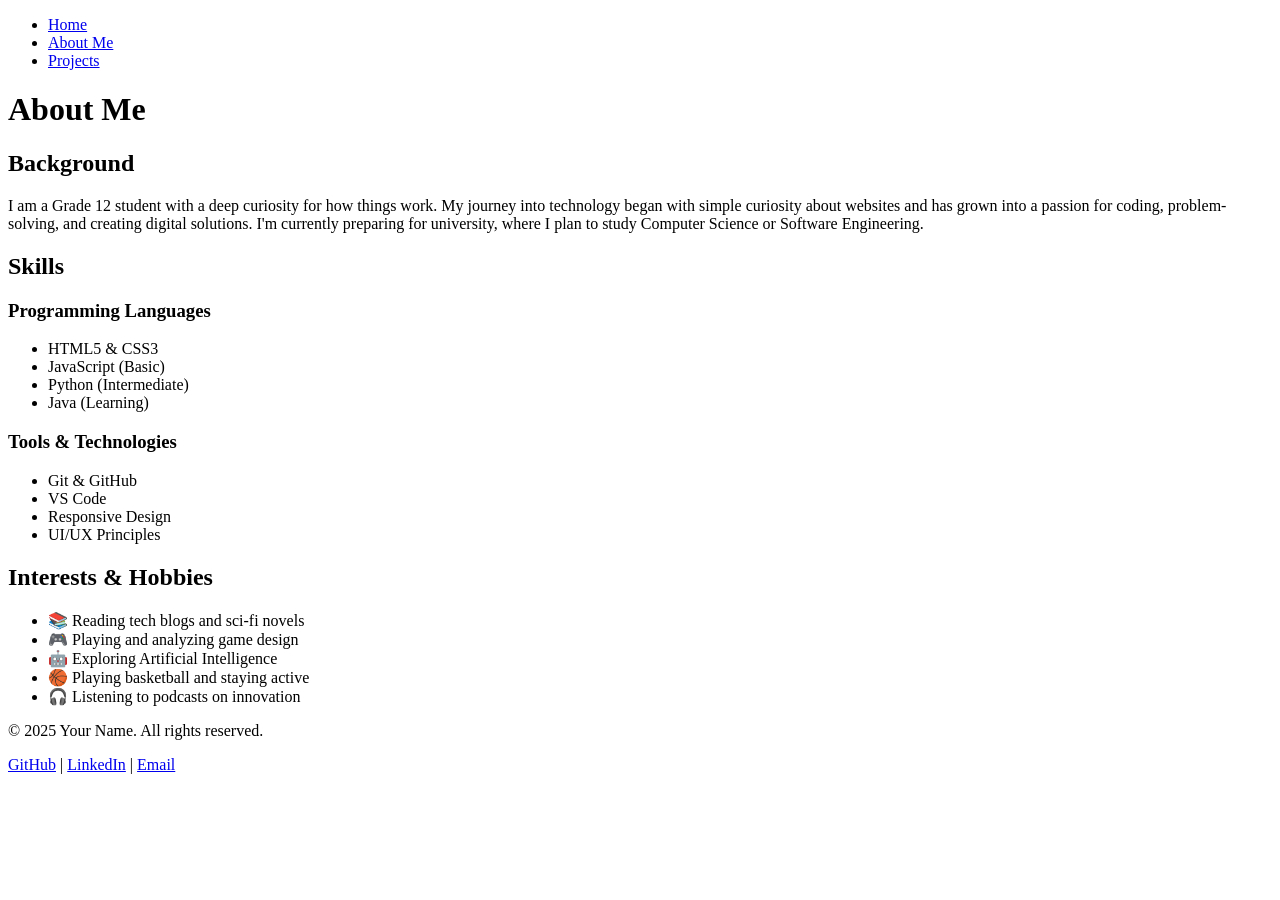
==== about.html @ d7f3c05c "Create about.html" ====
<!DOCTYPE html>
<html lang="en">
<head>
    <meta charset="UTF-8">
    <meta name="viewport" content="width=device-width, initial-scale=1.0">
    <title>About Me | Your Name</title>
    <link rel="stylesheet" href="style.css">
</head>
<body>
    <header>
        <nav>
            <ul class="nav-menu">
                <li><a href="index.html">Home</a></li>
                <li><a href="about.html" class="active">About Me</a></li>
                <li><a href="projects.html">Projects</a></li>
            </ul>
        </nav>
    </header>

    <main>
        <h1>About Me</h1>
        
        <section class="about-content">
            <div class="bio">
                <h2>Background</h2>
                <p>I am a Grade 12 student with a deep curiosity for how things work. My journey into technology began with simple curiosity about websites and has grown into a passion for coding, problem-solving, and creating digital solutions. I'm currently preparing for university, where I plan to study Computer Science or Software Engineering.</p>
                
                <h2>Skills</h2>
                <div class="skills-grid">
                    <div class="skill-category">
                        <h3>Programming Languages</h3>
                        <ul>
                            <li>HTML5 & CSS3</li>
                            <li>JavaScript (Basic)</li>
                            <li>Python (Intermediate)</li>
                            <li>Java (Learning)</li>
                        </ul>
                    </div>
                    <div class="skill-category">
                        <h3>Tools & Technologies</h3>
                        <ul>
                            <li>Git & GitHub</li>
                            <li>VS Code</li>
                            <li>Responsive Design</li>
                            <li>UI/UX Principles</li>
                        </ul>
                    </div>
                </div>
            </div>
            
            <div class="interests">
                <h2>Interests & Hobbies</h2>
                <ul>
                    <li>📚 Reading tech blogs and sci-fi novels</li>
                    <li>🎮 Playing and analyzing game design</li>
                    <li>🤖 Exploring Artificial Intelligence</li>
                    <li>🏀 Playing basketball and staying active</li>
                    <li>🎧 Listening to podcasts on innovation</li>
                </ul>
            </div>
        </section>
    </main>

    <footer>
        <p>&copy; 2025 Your Name. All rights reserved.</p>
        <div class="social-links">
            <a href="https://github.com/yourusername" target="_blank">GitHub</a> |
            <a href="https://linkedin.com/in/yourusername" target="_blank">LinkedIn</a> |
            <a href="mailto:youremail@example.com">Email</a>
        </div>
    </footer>
</body>
</html>
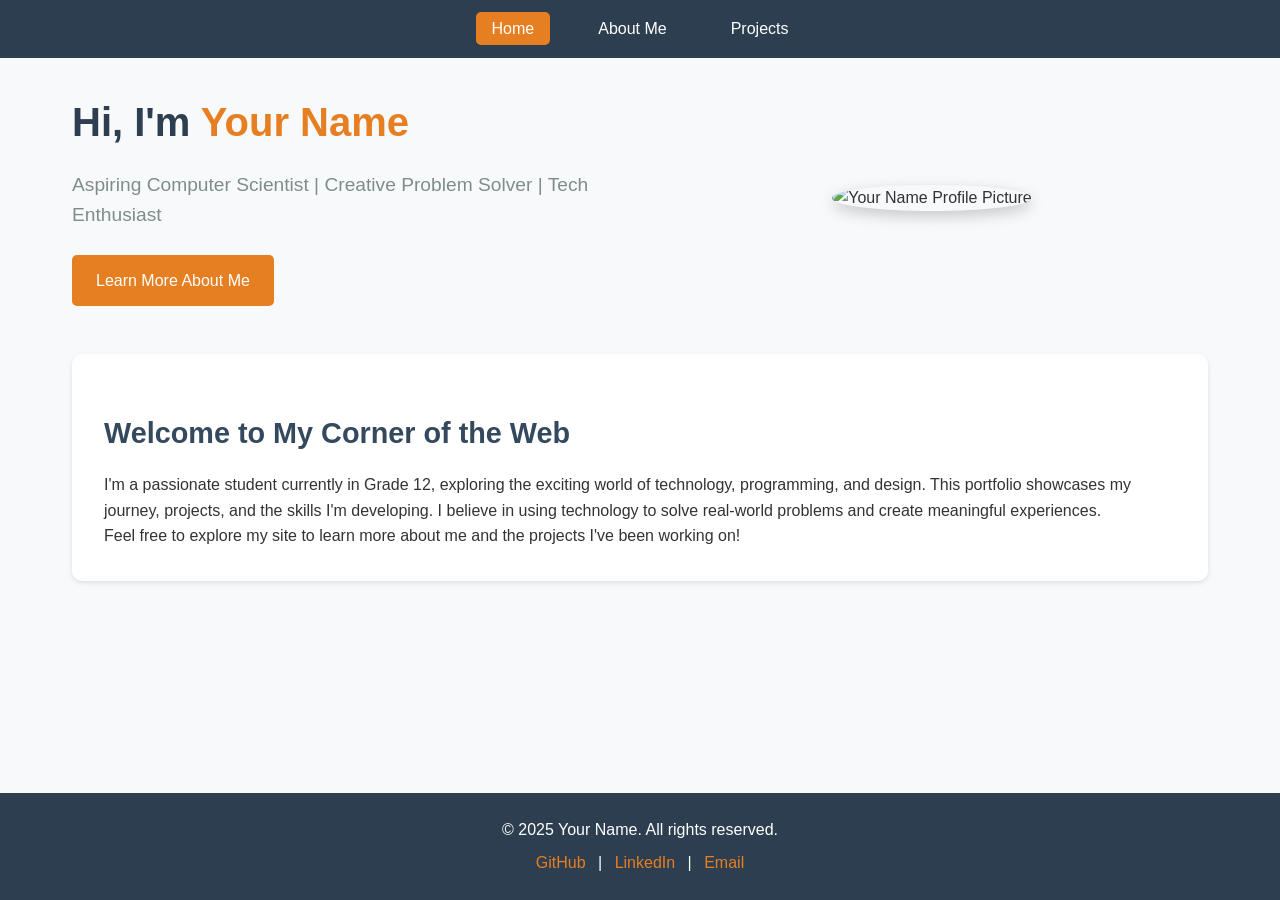
==== commit 9b38142f: "Update about.html" ====
--- a/about.html
+++ b/about.html
@@ -3,61 +3,37 @@
 <head>
     <meta charset="UTF-8">
     <meta name="viewport" content="width=device-width, initial-scale=1.0">
-    <title>About Me | Your Name</title>
+    <title>Home | Your Name</title>
     <link rel="stylesheet" href="style.css">
 </head>
 <body>
     <header>
         <nav>
             <ul class="nav-menu">
-                <li><a href="index.html">Home</a></li>
-                <li><a href="about.html" class="active">About Me</a></li>
+                <li><a href="index.html" class="active">Home</a></li>
+                <li><a href="about.html">About Me</a></li>
                 <li><a href="projects.html">Projects</a></li>
             </ul>
         </nav>
     </header>
 
     <main>
-        <h1>About Me</h1>
-        
-        <section class="about-content">
-            <div class="bio">
-                <h2>Background</h2>
-                <p>I am a Grade 12 student with a deep curiosity for how things work. My journey into technology began with simple curiosity about websites and has grown into a passion for coding, problem-solving, and creating digital solutions. I'm currently preparing for university, where I plan to study Computer Science or Software Engineering.</p>
-                
-                <h2>Skills</h2>
-                <div class="skills-grid">
-                    <div class="skill-category">
-                        <h3>Programming Languages</h3>
-                        <ul>
-                            <li>HTML5 & CSS3</li>
-                            <li>JavaScript (Basic)</li>
-                            <li>Python (Intermediate)</li>
-                            <li>Java (Learning)</li>
-                        </ul>
-                    </div>
-                    <div class="skill-category">
-                        <h3>Tools & Technologies</h3>
-                        <ul>
-                            <li>Git & GitHub</li>
-                            <li>VS Code</li>
-                            <li>Responsive Design</li>
-                            <li>UI/UX Principles</li>
-                        </ul>
-                    </div>
-                </div>
+        <section class="hero">
+            <div class="hero-content">
+                <h1>Hi, I'm <span class="highlight">Your Name</span></h1>
+                <p class="tagline">Aspiring Computer Scientist | Creative Problem Solver | Tech Enthusiast</p>
+                <a href="about.html" class="btn">Learn More About Me</a>
             </div>
-            
-            <div class="interests">
-                <h2>Interests & Hobbies</h2>
-                <ul>
-                    <li>📚 Reading tech blogs and sci-fi novels</li>
-                    <li>🎮 Playing and analyzing game design</li>
-                    <li>🤖 Exploring Artificial Intelligence</li>
-                    <li>🏀 Playing basketball and staying active</li>
-                    <li>🎧 Listening to podcasts on innovation</li>
-                </ul>
+            <div class="hero-image">
+                <!-- Replace with your own photo -->
+                <img src="https://via.placeholder.com/300x300?text=Your+Photo" alt="Your Name Profile Picture">
             </div>
+        </section>
+
+        <section class="intro">
+            <h2>Welcome to My Corner of the Web</h2>
+            <p>I'm a passionate student currently in Grade 12, exploring the exciting world of technology, programming, and design. This portfolio showcases my journey, projects, and the skills I'm developing. I believe in using technology to solve real-world problems and create meaningful experiences.</p>
+            <p>Feel free to explore my site to learn more about me and the projects I've been working on!</p>
         </section>
     </main>
 
--- a/style.css
+++ b/style.css
@@ -0,0 +1,326 @@
+/* Reset and Base Styles */
+* {
+    margin: 0;
+    padding: 0;
+    box-sizing: border-box;
+}
+
+body {
+    font-family: 'Segoe UI', Tahoma, Geneva, Verdana, sans-serif;
+    line-height: 1.6;
+    color: #333;
+    background-color: #f8f9fa;
+    min-height: 100vh;
+    display: flex;
+    flex-direction: column;
+}
+
+/* Header and Navigation */
+header {
+    background-color: #2c3e50;
+    padding: 1rem 0;
+    position: sticky;
+    top: 0;
+    z-index: 100;
+}
+
+.nav-menu {
+    display: flex;
+    justify-content: center;
+    list-style: none;
+    gap: 2rem;
+    flex-wrap: wrap;
+}
+
+.nav-menu a {
+    color: white;
+    text-decoration: none;
+    font-weight: 500;
+    padding: 0.5rem 1rem;
+    transition: all 0.3s ease;
+    border-radius: 5px;
+}
+
+.nav-menu a:hover,
+.nav-menu a.active {
+    background-color: #e67e22;
+    color: white;
+}
+
+/* Main Content */
+main {
+    max-width: 1200px;
+    margin: 0 auto;
+    padding: 2rem;
+    flex: 1;
+}
+
+h1 {
+    font-size: 2.5rem;
+    margin-bottom: 1.5rem;
+    color: #2c3e50;
+    text-align: center;
+}
+
+h2 {
+    font-size: 1.8rem;
+    margin: 1.5rem 0 1rem;
+    color: #34495e;
+}
+
+h3 {
+    font-size: 1.3rem;
+    margin: 1rem 0 0.5rem;
+    color: #e67e22;
+}
+
+/* Hero Section */
+.hero {
+    display: flex;
+    align-items: center;
+    justify-content: space-between;
+    gap: 2rem;
+    margin-bottom: 3rem;
+    flex-wrap: wrap;
+}
+
+.hero-content {
+    flex: 1;
+    min-width: 250px;
+}
+
+.hero h1 {
+    font-size: 2.5rem;
+    text-align: left;
+    margin-bottom: 1rem;
+}
+
+.highlight {
+    color: #e67e22;
+}
+
+.tagline {
+    font-size: 1.2rem;
+    color: #7f8c8d;
+    margin-bottom: 1.5rem;
+}
+
+.hero-image {
+    flex: 1;
+    text-align: center;
+    min-width: 250px;
+}
+
+.hero-image img {
+    max-width: 100%;
+    height: auto;
+    border-radius: 50%;
+    box-shadow: 0 5px 15px rgba(0,0,0,0.2);
+}
+
+.btn {
+    display: inline-block;
+    background-color: #e67e22;
+    color: white;
+    padding: 0.8rem 1.5rem;
+    text-decoration: none;
+    border-radius: 5px;
+    transition: background-color 0.3s ease;
+}
+
+.btn:hover {
+    background-color: #d35400;
+}
+
+/* Intro Section */
+.intro {
+    background-color: white;
+    padding: 2rem;
+    border-radius: 10px;
+    box-shadow: 0 2px 5px rgba(0,0,0,0.1);
+}
+
+/* About Page */
+.about-content {
+    display: grid;
+    grid-template-columns: 2fr 1fr;
+    gap: 2rem;
+    margin-top: 1rem;
+}
+
+@media (max-width: 768px) {
+    .about-content {
+        grid-template-columns: 1fr;
+    }
+}
+
+.skills-grid {
+    display: grid;
+    grid-template-columns: 1fr 1fr;
+    gap: 1rem;
+    margin-top: 1rem;
+}
+
+.skill-category {
+    background-color: #ecf0f1;
+    padding: 1rem;
+    border-radius: 8px;
+}
+
+.skill-category ul {
+    list-style: none;
+    margin-top: 0.5rem;
+}
+
+.skill-category li {
+    padding: 0.25rem 0;
+}
+
+.interests {
+    background-color: #ecf0f1;
+    padding: 1.5rem;
+    border-radius: 8px;
+}
+
+.interests ul {
+    list-style: none;
+    margin-top: 1rem;
+}
+
+.interests li {
+    padding: 0.5rem 0;
+    border-bottom: 1px solid #bdc3c7;
+}
+
+/* Projects Page */
+.projects-grid {
+    display: grid;
+    grid-template-columns: repeat(auto-fit, minmax(300px, 1fr));
+    gap: 2rem;
+    margin: 2rem 0;
+}
+
+.project-card {
+    background-color: white;
+    border-radius: 10px;
+    overflow: hidden;
+    box-shadow: 0 2px 5px rgba(0,0,0,0.1);
+    transition: transform 0.3s ease;
+}
+
+.project-card:hover {
+    transform: translateY(-5px);
+}
+
+.project-card img {
+    width: 100%;
+    height: 200px;
+    object-fit: cover;
+}
+
+.project-card h3 {
+    padding: 0 1rem;
+}
+
+.project-card p {
+    padding: 0 1rem;
+    margin: 0.5rem 0;
+}
+
+.project-link {
+    display: inline-block;
+    margin: 1rem;
+    padding: 0.5rem 1rem;
+    background-color: #e67e22;
+    color: white;
+    text-decoration: none;
+    border-radius: 5px;
+    transition: background-color 0.3s ease;
+}
+
+.project-link:hover {
+    background-color: #d35400;
+}
+
+/* Goals Section */
+.goals {
+    margin-top: 3rem;
+}
+
+.goals-list {
+    display: grid;
+    grid-template-columns: repeat(auto-fit, minmax(250px, 1fr));
+    gap: 1.5rem;
+    margin-top: 1rem;
+}
+
+.goal-item {
+    background-color: white;
+    padding: 1.5rem;
+    border-radius: 8px;
+    box-shadow: 0 2px 5px rgba(0,0,0,0.1);
+}
+
+.goal-item h3 {
+    margin-top: 0;
+}
+
+/* Footer */
+footer {
+    background-color: #2c3e50;
+    color: white;
+    text-align: center;
+    padding: 1.5rem;
+    margin-top: 2rem;
+}
+
+.social-links {
+    margin-top: 0.5rem;
+}
+
+.social-links a {
+    color: #e67e22;
+    text-decoration: none;
+    margin: 0 0.5rem;
+}
+
+.social-links a:hover {
+    text-decoration: underline;
+}
+
+/* Responsive Design */
+@media (max-width: 768px) {
+    main {
+        padding: 1rem;
+    }
+    
+    h1 {
+        font-size: 2rem;
+    }
+    
+    h2 {
+        font-size: 1.5rem;
+    }
+    
+    .hero {
+        flex-direction: column-reverse;
+        text-align: center;
+    }
+    
+    .hero h1 {
+        text-align: center;
+    }
+    
+    .nav-menu {
+        gap: 1rem;
+    }
+    
+    .nav-menu a {
+        padding: 0.5rem;
+        font-size: 0.9rem;
+    }
+    
+    .skills-grid {
+        grid-template-columns: 1fr;
+    }
+}
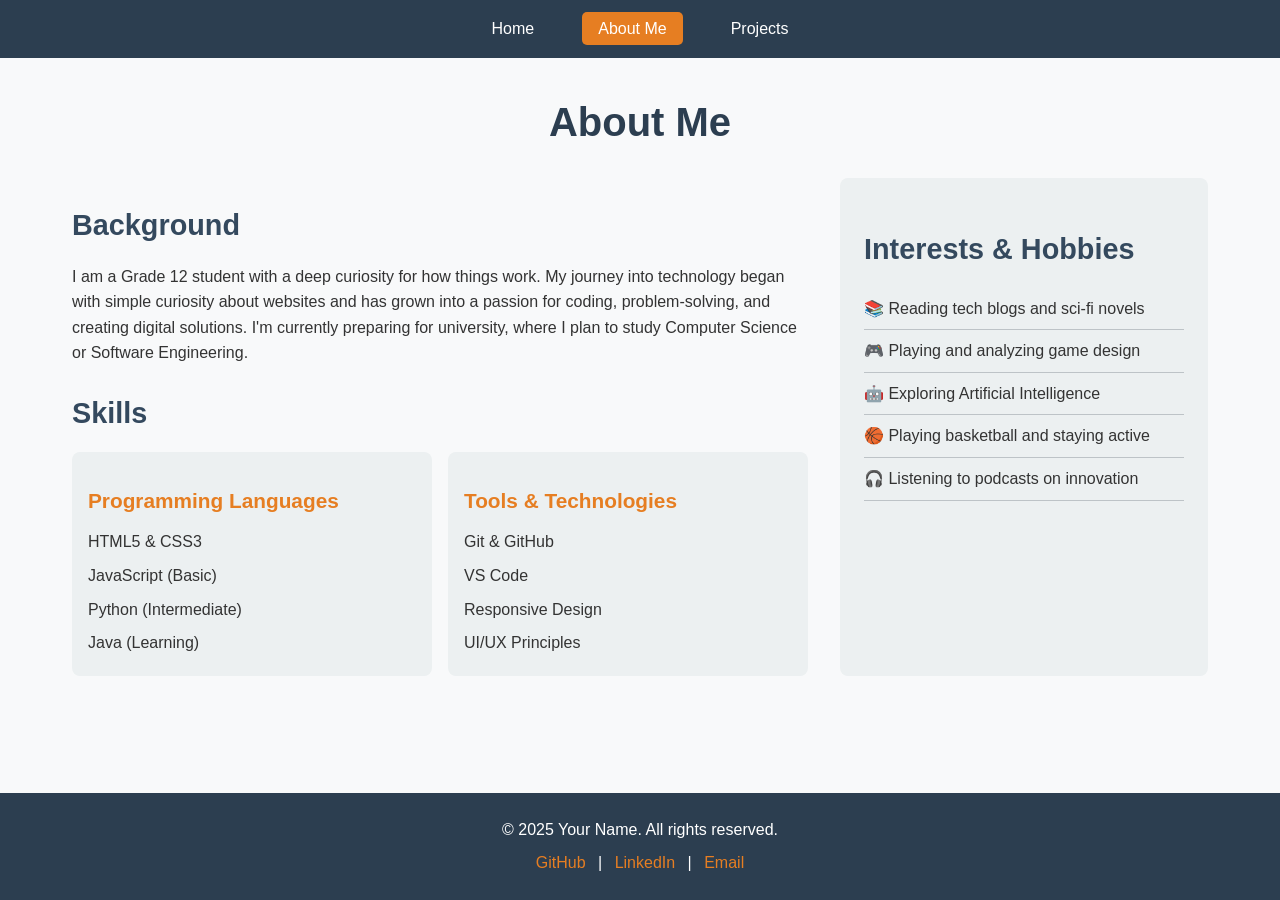
==== commit 1d00546a: "Update About Me section and page title" ====
--- a/about.html
+++ b/about.html
@@ -3,37 +3,61 @@
 <head>
     <meta charset="UTF-8">
     <meta name="viewport" content="width=device-width, initial-scale=1.0">
-    <title>Home | Your Name</title>
+    <title>About Me | Your Name</title>
     <link rel="stylesheet" href="style.css">
 </head>
 <body>
     <header>
         <nav>
             <ul class="nav-menu">
-                <li><a href="index.html" class="active">Home</a></li>
-                <li><a href="about.html">About Me</a></li>
+                <li><a href="index.html">Home</a></li>
+                <li><a href="about.html" class="active">About Me</a></li>
                 <li><a href="projects.html">Projects</a></li>
             </ul>
         </nav>
     </header>
 
     <main>
-        <section class="hero">
-            <div class="hero-content">
-                <h1>Hi, I'm <span class="highlight">Your Name</span></h1>
-                <p class="tagline">Aspiring Computer Scientist | Creative Problem Solver | Tech Enthusiast</p>
-                <a href="about.html" class="btn">Learn More About Me</a>
+        <h1>About Me</h1>
+        
+        <section class="about-content">
+            <div class="bio">
+                <h2>Background</h2>
+                <p>I am a Grade 12 student with a deep curiosity for how things work. My journey into technology began with simple curiosity about websites and has grown into a passion for coding, problem-solving, and creating digital solutions. I'm currently preparing for university, where I plan to study Computer Science or Software Engineering.</p>
+                
+                <h2>Skills</h2>
+                <div class="skills-grid">
+                    <div class="skill-category">
+                        <h3>Programming Languages</h3>
+                        <ul>
+                            <li>HTML5 & CSS3</li>
+                            <li>JavaScript (Basic)</li>
+                            <li>Python (Intermediate)</li>
+                            <li>Java (Learning)</li>
+                        </ul>
+                    </div>
+                    <div class="skill-category">
+                        <h3>Tools & Technologies</h3>
+                        <ul>
+                            <li>Git & GitHub</li>
+                            <li>VS Code</li>
+                            <li>Responsive Design</li>
+                            <li>UI/UX Principles</li>
+                        </ul>
+                    </div>
+                </div>
             </div>
-            <div class="hero-image">
-                <!-- Replace with your own photo -->
-                <img src="https://via.placeholder.com/300x300?text=Your+Photo" alt="Your Name Profile Picture">
+            
+            <div class="interests">
+                <h2>Interests & Hobbies</h2>
+                <ul>
+                    <li>📚 Reading tech blogs and sci-fi novels</li>
+                    <li>🎮 Playing and analyzing game design</li>
+                    <li>🤖 Exploring Artificial Intelligence</li>
+                    <li>🏀 Playing basketball and staying active</li>
+                    <li>🎧 Listening to podcasts on innovation</li>
+                </ul>
             </div>
-        </section>
-
-        <section class="intro">
-            <h2>Welcome to My Corner of the Web</h2>
-            <p>I'm a passionate student currently in Grade 12, exploring the exciting world of technology, programming, and design. This portfolio showcases my journey, projects, and the skills I'm developing. I believe in using technology to solve real-world problems and create meaningful experiences.</p>
-            <p>Feel free to explore my site to learn more about me and the projects I've been working on!</p>
         </section>
     </main>
 
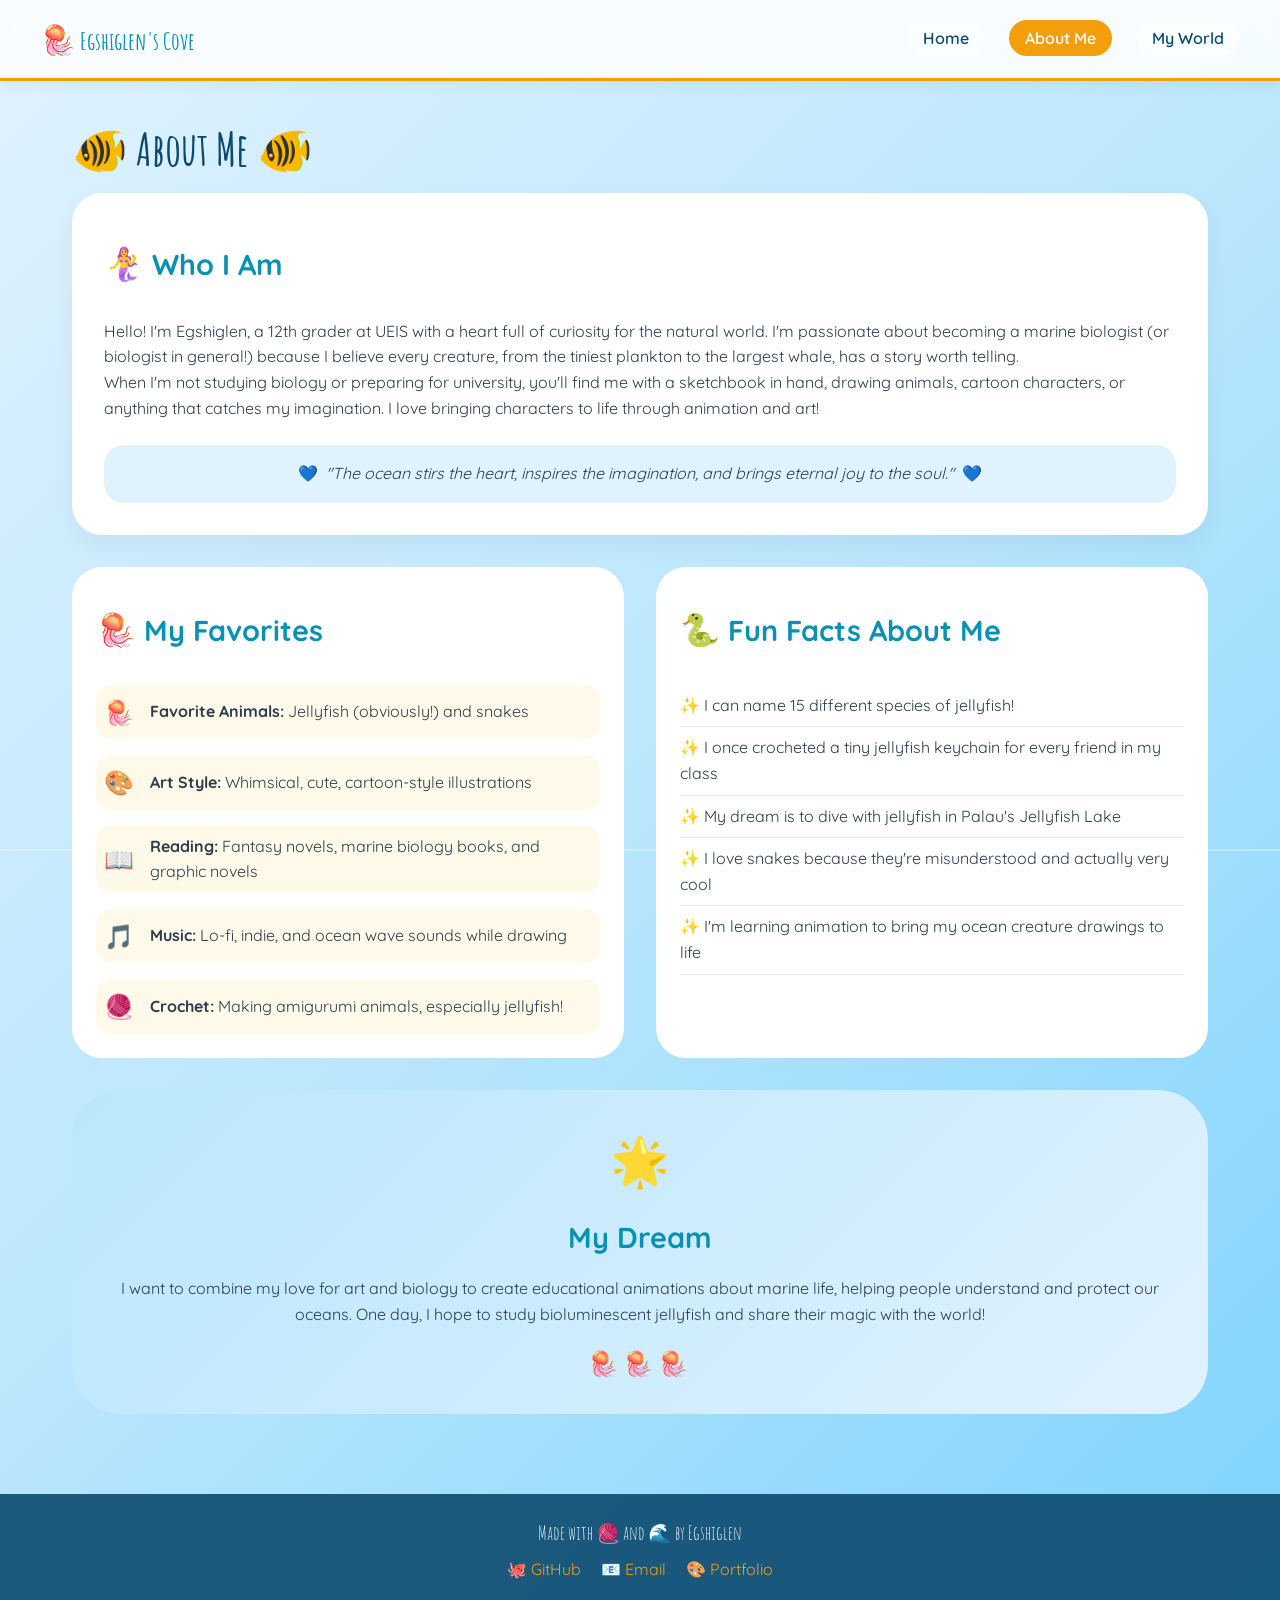
==== commit b325a280: "Revise About Me section with new details and layout Updated the About Me page with new content and s" ====
--- a/about.html
+++ b/about.html
@@ -3,70 +3,110 @@
 <head>
     <meta charset="UTF-8">
     <meta name="viewport" content="width=device-width, initial-scale=1.0">
-    <title>About Me | Your Name</title>
+    <title>About Egshiglen | Ocean Soul</title>
     <link rel="stylesheet" href="style.css">
+    <link href="https://fonts.googleapis.com/css2?family=Quicksand:wght@300;400;500;600;700&family=Amatic+SC:wght@400;700&display=swap" rel="stylesheet">
 </head>
 <body>
+    <div class="waves-bg"></div>
     <header>
         <nav>
+            <div class="logo">
+                <span class="jellyfish-emoji">🪼</span>
+                <span>Egshiglen's Cove</span>
+            </div>
             <ul class="nav-menu">
                 <li><a href="index.html">Home</a></li>
                 <li><a href="about.html" class="active">About Me</a></li>
-                <li><a href="projects.html">Projects</a></li>
+                <li><a href="projects.html">My World</a></li>
             </ul>
         </nav>
     </header>
 
     <main>
-        <h1>About Me</h1>
+        <h1>🐠 About Me 🐠</h1>
         
         <section class="about-content">
-            <div class="bio">
-                <h2>Background</h2>
-                <p>I am a Grade 12 student with a deep curiosity for how things work. My journey into technology began with simple curiosity about websites and has grown into a passion for coding, problem-solving, and creating digital solutions. I'm currently preparing for university, where I plan to study Computer Science or Software Engineering.</p>
-                
-                <h2>Skills</h2>
-                <div class="skills-grid">
-                    <div class="skill-category">
-                        <h3>Programming Languages</h3>
-                        <ul>
-                            <li>HTML5 & CSS3</li>
-                            <li>JavaScript (Basic)</li>
-                            <li>Python (Intermediate)</li>
-                            <li>Java (Learning)</li>
-                        </ul>
+            <div class="bio-card">
+                <div class="bio-header">
+                    <span class="bio-icon">🧜‍♀️</span>
+                    <h2>Who I Am</h2>
+                </div>
+                <p>Hello! I'm Egshiglen, a 12th grader at UEIS with a heart full of curiosity for the natural world. I'm passionate about becoming a marine biologist (or biologist in general!) because I believe every creature, from the tiniest plankton to the largest whale, has a story worth telling.</p>
+                <p>When I'm not studying biology or preparing for university, you'll find me with a sketchbook in hand, drawing animals, cartoon characters, or anything that catches my imagination. I love bringing characters to life through animation and art!</p>
+                <div class="fun-quote">
+                    <span>💙</span>
+                    <em>"The ocean stirs the heart, inspires the imagination, and brings eternal joy to the soul."</em>
+                    <span>💙</span>
+                </div>
+            </div>
+
+            <div class="skills-creativity">
+                <div class="skills-section">
+                    <div class="section-header">
+                        <span>🪼</span>
+                        <h2>My Favorites</h2>
                     </div>
-                    <div class="skill-category">
-                        <h3>Tools & Technologies</h3>
-                        <ul>
-                            <li>Git & GitHub</li>
-                            <li>VS Code</li>
-                            <li>Responsive Design</li>
-                            <li>UI/UX Principles</li>
-                        </ul>
+                    <div class="favorites-list">
+                        <div class="favorite-item">
+                            <span>🪼</span>
+                            <div><strong>Favorite Animals:</strong> Jellyfish (obviously!) and snakes</div>
+                        </div>
+                        <div class="favorite-item">
+                            <span>🎨</span>
+                            <div><strong>Art Style:</strong> Whimsical, cute, cartoon-style illustrations</div>
+                        </div>
+                        <div class="favorite-item">
+                            <span>📖</span>
+                            <div><strong>Reading:</strong> Fantasy novels, marine biology books, and graphic novels</div>
+                        </div>
+                        <div class="favorite-item">
+                            <span>🎵</span>
+                            <div><strong>Music:</strong> Lo-fi, indie, and ocean wave sounds while drawing</div>
+                        </div>
+                        <div class="favorite-item">
+                            <span>🧶</span>
+                            <div><strong>Crochet:</strong> Making amigurumi animals, especially jellyfish!</div>
+                        </div>
                     </div>
                 </div>
+                
+                <div class="interests-section">
+                    <div class="section-header">
+                        <span>🐍</span>
+                        <h2>Fun Facts About Me</h2>
+                    </div>
+                    <ul class="fun-facts">
+                        <li>✨ I can name 15 different species of jellyfish!</li>
+                        <li>✨ I once crocheted a tiny jellyfish keychain for every friend in my class</li>
+                        <li>✨ My dream is to dive with jellyfish in Palau's Jellyfish Lake</li>
+                        <li>✨ I love snakes because they're misunderstood and actually very cool</li>
+                        <li>✨ I'm learning animation to bring my ocean creature drawings to life</li>
+                    </ul>
+                </div>
             </div>
-            
-            <div class="interests">
-                <h2>Interests & Hobbies</h2>
-                <ul>
-                    <li>📚 Reading tech blogs and sci-fi novels</li>
-                    <li>🎮 Playing and analyzing game design</li>
-                    <li>🤖 Exploring Artificial Intelligence</li>
-                    <li>🏀 Playing basketball and staying active</li>
-                    <li>🎧 Listening to podcasts on innovation</li>
-                </ul>
+        </section>
+
+        <section class="dream-section">
+            <div class="dream-bubble">
+                <span class="dream-emoji">🌟</span>
+                <h2>My Dream</h2>
+                <p>I want to combine my love for art and biology to create educational animations about marine life, helping people understand and protect our oceans. One day, I hope to study bioluminescent jellyfish and share their magic with the world!</p>
+                <div class="tiny-jellies">
+                    <span>🪼</span><span>🪼</span><span>🪼</span>
+                </div>
             </div>
         </section>
     </main>
 
     <footer>
-        <p>&copy; 2025 Your Name. All rights reserved.</p>
-        <div class="social-links">
-            <a href="https://github.com/yourusername" target="_blank">GitHub</a> |
-            <a href="https://linkedin.com/in/yourusername" target="_blank">LinkedIn</a> |
-            <a href="mailto:youremail@example.com">Email</a>
+        <div class="footer-content">
+            <p>Made with 🧶 and 🌊 by Egshiglen</p>
+            <div class="social-links">
+                <a href="https://github.com/yourusername" target="_blank">🐙 GitHub</a>
+                <a href="mailto:youremail@example.com">📧 Email</a>
+                <a href="#">🎨 Portfolio</a>
+            </div>
         </div>
     </footer>
 </body>
--- a/style.css
+++ b/style.css
@@ -1,4 +1,4 @@
-/* Reset and Base Styles */
+/* Ocean Theme CSS - Cute & Whimsical */
 * {
     margin: 0;
     padding: 0;
@@ -6,45 +6,93 @@
 }
 
 body {
-    font-family: 'Segoe UI', Tahoma, Geneva, Verdana, sans-serif;
+    font-family: 'Quicksand', 'Segoe UI', Tahoma, Geneva, Verdana, sans-serif;
     line-height: 1.6;
-    color: #333;
-    background-color: #f8f9fa;
+    color: #2c3e4e;
+    background: linear-gradient(135deg, #e0f2fe 0%, #bae6fd 50%, #7dd3fc 100%);
     min-height: 100vh;
-    display: flex;
-    flex-direction: column;
-}
-
-/* Header and Navigation */
+    position: relative;
+}
+
+/* Animated Wave Background */
+.waves-bg {
+    position: fixed;
+    bottom: 0;
+    left: 0;
+    width: 100%;
+    height: 100px;
+    background: repeating-linear-gradient(
+        transparent,
+        transparent 49px,
+        rgba(255, 255, 255, 0.3) 49px,
+        rgba(255, 255, 255, 0.3) 51px
+    );
+    pointer-events: none;
+    z-index: 0;
+}
+
+/* Header & Navigation */
 header {
-    background-color: #2c3e50;
-    padding: 1rem 0;
+    background: rgba(255, 255, 255, 0.85);
+    backdrop-filter: blur(10px);
+    padding: 1rem 2rem;
     position: sticky;
     top: 0;
     z-index: 100;
+    border-bottom: 3px solid #f59e0b;
+    box-shadow: 0 4px 15px rgba(0,0,0,0.05);
+}
+
+nav {
+    max-width: 1200px;
+    margin: 0 auto;
+    display: flex;
+    justify-content: space-between;
+    align-items: center;
+    flex-wrap: wrap;
+    gap: 1rem;
+}
+
+.logo {
+    font-size: 1.5rem;
+    font-weight: 600;
+    color: #0891b2;
+    font-family: 'Amatic SC', cursive;
+}
+
+.jellyfish-emoji {
+    font-size: 1.8rem;
+    display: inline-block;
+    animation: float 3s ease-in-out infinite;
+}
+
+@keyframes float {
+    0%, 100% { transform: translateY(0px); }
+    50% { transform: translateY(-5px); }
 }
 
 .nav-menu {
     display: flex;
-    justify-content: center;
     list-style: none;
-    gap: 2rem;
+    gap: 1.5rem;
     flex-wrap: wrap;
 }
 
 .nav-menu a {
-    color: white;
     text-decoration: none;
-    font-weight: 500;
+    color: #0c4a6e;
+    font-weight: 600;
     padding: 0.5rem 1rem;
+    border-radius: 30px;
     transition: all 0.3s ease;
-    border-radius: 5px;
+    background: rgba(255,255,255,0.5);
 }
 
 .nav-menu a:hover,
 .nav-menu a.active {
-    background-color: #e67e22;
+    background: #f59e0b;
     color: white;
+    transform: scale(1.05);
 }
 
 /* Main Content */
@@ -52,26 +100,29 @@
     max-width: 1200px;
     margin: 0 auto;
     padding: 2rem;
-    flex: 1;
+    position: relative;
+    z-index: 1;
 }
 
 h1 {
     font-size: 2.5rem;
-    margin-bottom: 1.5rem;
-    color: #2c3e50;
-    text-align: center;
+    margin-bottom: 2rem;
+    text-align: center;
+    color: #0c4a6e;
+    font-family: 'Amatic SC', cursive;
+    font-weight: 700;
 }
 
 h2 {
     font-size: 1.8rem;
-    margin: 1.5rem 0 1rem;
-    color: #34495e;
+    margin: 1rem 0;
+    color: #0891b2;
 }
 
 h3 {
     font-size: 1.3rem;
-    margin: 1rem 0 0.5rem;
-    color: #e67e22;
+    margin: 0.5rem 0;
+    color: #f59e0b;
 }
 
 /* Hero Section */
@@ -81,6 +132,10 @@
     justify-content: space-between;
     gap: 2rem;
     margin-bottom: 3rem;
+    background: rgba(255, 255, 255, 0.5);
+    backdrop-filter: blur(5px);
+    border-radius: 40px;
+    padding: 2rem;
     flex-wrap: wrap;
 }
 
@@ -89,189 +144,418 @@
     min-width: 250px;
 }
 
-.hero h1 {
-    font-size: 2.5rem;
+.greeting {
+    display: flex;
+    align-items: center;
+    gap: 0.5rem;
+    font-size: 1.2rem;
+    color: #0891b2;
+    margin-bottom: 0.5rem;
+}
+
+.wave-emoji {
+    font-size: 1.8rem;
+    animation: wave 1s ease-in-out infinite;
+}
+
+@keyframes wave {
+    0%, 100% { transform: rotate(0deg); }
+    50% { transform: rotate(20deg); }
+}
+
+.hello-text {
+    font-weight: 500;
+}
+
+h1 {
+    font-size: 2.8rem;
     text-align: left;
-    margin-bottom: 1rem;
+    margin-bottom: 0.5rem;
 }
 
 .highlight {
-    color: #e67e22;
+    color: #f59e0b;
+    background: linear-gradient(120deg, #fef3c7 0%, #fef3c7 40%, transparent 60%);
+    display: inline-block;
+    padding: 0 0.3rem;
 }
 
 .tagline {
     font-size: 1.2rem;
-    color: #7f8c8d;
+    color: #0c4a6e;
+    margin-bottom: 1rem;
+}
+
+.badges {
+    display: flex;
+    gap: 0.8rem;
+    flex-wrap: wrap;
     margin-bottom: 1.5rem;
+}
+
+.badge {
+    background: white;
+    padding: 0.3rem 0.8rem;
+    border-radius: 30px;
+    font-size: 0.85rem;
+    color: #0891b2;
+    box-shadow: 0 2px 5px rgba(0,0,0,0.05);
+}
+
+.btn {
+    display: inline-block;
+    background: #f59e0b;
+    color: white;
+    padding: 0.8rem 1.8rem;
+    text-decoration: none;
+    border-radius: 40px;
+    font-weight: 600;
+    transition: all 0.3s ease;
+    box-shadow: 0 4px 10px rgba(245, 158, 11, 0.3);
+}
+
+.btn:hover {
+    background: #d97706;
+    transform: translateY(-2px);
+    box-shadow: 0 6px 15px rgba(245, 158, 11, 0.4);
 }
 
 .hero-image {
     flex: 1;
     text-align: center;
+    position: relative;
     min-width: 250px;
 }
 
-.hero-image img {
-    max-width: 100%;
-    height: auto;
+.floating-jellyfish {
+    position: absolute;
+    top: -20px;
+    right: -20px;
+    width: 100%;
+    height: 100%;
+    pointer-events: none;
+}
+
+.jelly-large {
+    font-size: 4rem;
+    position: absolute;
+    top: -30px;
+    right: 20px;
+    animation: float 4s ease-in-out infinite;
+}
+
+.jelly-small {
+    font-size: 2rem;
+    position: absolute;
+    bottom: 40px;
+    left: -20px;
+    animation: float 3s ease-in-out infinite 0.5s;
+}
+
+.jelly-tiny {
+    font-size: 1.5rem;
+    position: absolute;
+    bottom: -10px;
+    right: 60px;
+    animation: float 3.5s ease-in-out infinite 1s;
+}
+
+.photo-frame {
+    position: relative;
+    display: inline-block;
+}
+
+.photo-frame img {
+    width: 250px;
+    height: 250px;
     border-radius: 50%;
-    box-shadow: 0 5px 15px rgba(0,0,0,0.2);
-}
-
-.btn {
-    display: inline-block;
-    background-color: #e67e22;
-    color: white;
-    padding: 0.8rem 1.5rem;
-    text-decoration: none;
-    border-radius: 5px;
-    transition: background-color 0.3s ease;
-}
-
-.btn:hover {
-    background-color: #d35400;
-}
-
-/* Intro Section */
-.intro {
-    background-color: white;
+    object-fit: cover;
+    border: 4px solid white;
+    box-shadow: 0 10px 25px rgba(0,0,0,0.1);
+    background: #fef3c7;
+}
+
+.coral-border {
+    position: absolute;
+    bottom: -10px;
+    left: -10px;
+    right: -10px;
+    top: -10px;
+    border-radius: 50%;
+    border: 2px dashed #f59e0b;
+    pointer-events: none;
+}
+
+/* Quick Facts Section */
+.quick-facts {
+    background: rgba(255, 255, 255, 0.6);
+    backdrop-filter: blur(5px);
+    border-radius: 40px;
     padding: 2rem;
-    border-radius: 10px;
-    box-shadow: 0 2px 5px rgba(0,0,0,0.1);
-}
-
-/* About Page */
+    margin-top: 2rem;
+}
+
+.quick-facts h2 {
+    text-align: center;
+}
+
+.fact-cards {
+    display: grid;
+    grid-template-columns: repeat(auto-fit, minmax(200px, 1fr));
+    gap: 1rem;
+    margin-top: 1.5rem;
+}
+
+.fact-card {
+    background: white;
+    padding: 1rem;
+    border-radius: 20px;
+    text-align: center;
+    transition: transform 0.3s ease;
+    box-shadow: 0 4px 10px rgba(0,0,0,0.05);
+}
+
+.fact-card:hover {
+    transform: translateY(-5px);
+}
+
+.fact-icon {
+    font-size: 2rem;
+    display: block;
+    margin-bottom: 0.5rem;
+}
+
+/* About Page Styles */
 .about-content {
+    display: flex;
+    flex-direction: column;
+    gap: 2rem;
+}
+
+.bio-card {
+    background: white;
+    border-radius: 30px;
+    padding: 2rem;
+    box-shadow: 0 10px 25px rgba(0,0,0,0.05);
+}
+
+.bio-header {
+    display: flex;
+    align-items: center;
+    gap: 0.5rem;
+    margin-bottom: 1rem;
+}
+
+.bio-icon {
+    font-size: 2rem;
+}
+
+.fun-quote {
+    background: #e0f2fe;
+    padding: 1rem;
+    border-radius: 20px;
+    text-align: center;
+    margin-top: 1.5rem;
+    display: flex;
+    align-items: center;
+    justify-content: center;
+    gap: 0.5rem;
+}
+
+.skills-creativity {
     display: grid;
-    grid-template-columns: 2fr 1fr;
+    grid-template-columns: 1fr 1fr;
     gap: 2rem;
-    margin-top: 1rem;
 }
 
 @media (max-width: 768px) {
-    .about-content {
+    .skills-creativity {
         grid-template-columns: 1fr;
     }
 }
 
-.skills-grid {
-    display: grid;
-    grid-template-columns: 1fr 1fr;
+.skills-section, .interests-section {
+    background: white;
+    border-radius: 30px;
+    padding: 1.5rem;
+}
+
+.section-header {
+    display: flex;
+    align-items: center;
+    gap: 0.5rem;
+    margin-bottom: 1rem;
+}
+
+.section-header span {
+    font-size: 2rem;
+}
+
+.favorites-list {
+    display: flex;
+    flex-direction: column;
     gap: 1rem;
+}
+
+.favorite-item {
+    display: flex;
+    align-items: center;
+    gap: 1rem;
+    padding: 0.5rem;
+    background: #fef9e8;
+    border-radius: 15px;
+}
+
+.favorite-item span:first-child {
+    font-size: 1.5rem;
+}
+
+.fun-facts {
+    list-style: none;
+}
+
+.fun-facts li {
+    padding: 0.5rem 0;
+    border-bottom: 1px solid #e2e8f0;
+}
+
+/* Dream Section */
+.dream-section {
+    margin-top: 2rem;
+}
+
+.dream-bubble {
+    background: linear-gradient(135deg, #bae6fd, #e0f2fe);
+    border-radius: 50px;
+    padding: 2rem;
+    text-align: center;
+    position: relative;
+}
+
+.dream-emoji {
+    font-size: 3rem;
+    display: block;
+    margin-bottom: 0.5rem;
+}
+
+.tiny-jellies {
     margin-top: 1rem;
-}
-
-.skill-category {
-    background-color: #ecf0f1;
-    padding: 1rem;
-    border-radius: 8px;
-}
-
-.skill-category ul {
-    list-style: none;
-    margin-top: 0.5rem;
-}
-
-.skill-category li {
-    padding: 0.25rem 0;
-}
-
-.interests {
-    background-color: #ecf0f1;
-    padding: 1.5rem;
-    border-radius: 8px;
-}
-
-.interests ul {
-    list-style: none;
-    margin-top: 1rem;
-}
-
-.interests li {
-    padding: 0.5rem 0;
-    border-bottom: 1px solid #bdc3c7;
+    font-size: 1.5rem;
+    letter-spacing: 5px;
 }
 
 /* Projects Page */
 .projects-grid {
     display: grid;
-    grid-template-columns: repeat(auto-fit, minmax(300px, 1fr));
+    grid-template-columns: repeat(auto-fit, minmax(280px, 1fr));
     gap: 2rem;
-    margin: 2rem 0;
+    margin-bottom: 3rem;
 }
 
 .project-card {
-    background-color: white;
-    border-radius: 10px;
-    overflow: hidden;
-    box-shadow: 0 2px 5px rgba(0,0,0,0.1);
-    transition: transform 0.3s ease;
+    background: white;
+    border-radius: 30px;
+    padding: 1.5rem;
+    text-align: center;
+    transition: all 0.3s ease;
+    box-shadow: 0 10px 20px rgba(0,0,0,0.05);
 }
 
 .project-card:hover {
-    transform: translateY(-5px);
-}
-
-.project-card img {
-    width: 100%;
-    height: 200px;
-    object-fit: cover;
-}
-
-.project-card h3 {
-    padding: 0 1rem;
-}
-
-.project-card p {
-    padding: 0 1rem;
-    margin: 0.5rem 0;
+    transform: translateY(-8px);
+    box-shadow: 0 20px 30px rgba(0,0,0,0.1);
+}
+
+.project-icon {
+    font-size: 3rem;
+    margin-bottom: 0.5rem;
+}
+
+.project-tags {
+    display: flex;
+    flex-wrap: wrap;
+    justify-content: center;
+    gap: 0.5rem;
+    margin: 1rem 0;
+}
+
+.project-tags span {
+    background: #e0f2fe;
+    padding: 0.2rem 0.6rem;
+    border-radius: 20px;
+    font-size: 0.7rem;
+    color: #0891b2;
 }
 
 .project-link {
     display: inline-block;
-    margin: 1rem;
-    padding: 0.5rem 1rem;
-    background-color: #e67e22;
-    color: white;
+    margin-top: 0.5rem;
+    color: #f59e0b;
     text-decoration: none;
-    border-radius: 5px;
-    transition: background-color 0.3s ease;
-}
-
-.project-link:hover {
-    background-color: #d35400;
-}
-
-/* Goals Section */
-.goals {
-    margin-top: 3rem;
-}
-
-.goals-list {
-    display: grid;
-    grid-template-columns: repeat(auto-fit, minmax(250px, 1fr));
+    font-weight: 600;
+}
+
+/* Achievements Timeline */
+.achievements {
+    background: rgba(255, 255, 255, 0.6);
+    backdrop-filter: blur(5px);
+    border-radius: 40px;
+    padding: 2rem;
+}
+
+.achievements h2 {
+    text-align: center;
+}
+
+.timeline {
+    display: flex;
+    flex-direction: column;
     gap: 1.5rem;
-    margin-top: 1rem;
-}
-
-.goal-item {
-    background-color: white;
-    padding: 1.5rem;
-    border-radius: 8px;
-    box-shadow: 0 2px 5px rgba(0,0,0,0.1);
-}
-
-.goal-item h3 {
+    margin-top: 1.5rem;
+}
+
+.timeline-item {
+    display: flex;
+    gap: 1rem;
+    align-items: flex-start;
+}
+
+.timeline-icon {
+    font-size: 2rem;
+    background: white;
+    width: 50px;
+    height: 50px;
+    border-radius: 50%;
+    display: flex;
+    align-items: center;
+    justify-content: center;
+}
+
+.timeline-content {
+    background: white;
+    padding: 1rem;
+    border-radius: 20px;
+    flex: 1;
+}
+
+.timeline-content h3 {
     margin-top: 0;
 }
 
 /* Footer */
 footer {
-    background-color: #2c3e50;
+    background: rgba(12, 74, 110, 0.9);
     color: white;
     text-align: center;
     padding: 1.5rem;
-    margin-top: 2rem;
+    margin-top: 3rem;
+    position: relative;
+    z-index: 1;
+}
+
+.footer-content p {
+    font-family: 'Amatic SC', cursive;
+    font-size: 1.2rem;
 }
 
 .social-links {
@@ -279,27 +563,21 @@
 }
 
 .social-links a {
-    color: #e67e22;
+    color: #f59e0b;
     text-decoration: none;
     margin: 0 0.5rem;
+    transition: color 0.3s ease;
 }
 
 .social-links a:hover {
-    text-decoration: underline;
-}
-
-/* Responsive Design */
+    color: white;
+}
+
+/* Responsive */
 @media (max-width: 768px) {
-    main {
-        padding: 1rem;
-    }
-    
-    h1 {
-        font-size: 2rem;
-    }
-    
-    h2 {
-        font-size: 1.5rem;
+    nav {
+        flex-direction: column;
+        text-align: center;
     }
     
     .hero {
@@ -307,20 +585,20 @@
         text-align: center;
     }
     
-    .hero h1 {
+    h1 {
+        font-size: 2rem;
         text-align: center;
     }
     
-    .nav-menu {
-        gap: 1rem;
+    .greeting {
+        justify-content: center;
     }
     
-    .nav-menu a {
-        padding: 0.5rem;
-        font-size: 0.9rem;
+    .badges {
+        justify-content: center;
     }
     
-    .skills-grid {
-        grid-template-columns: 1fr;
+    .floating-jellyfish {
+        display: none;
     }
 }
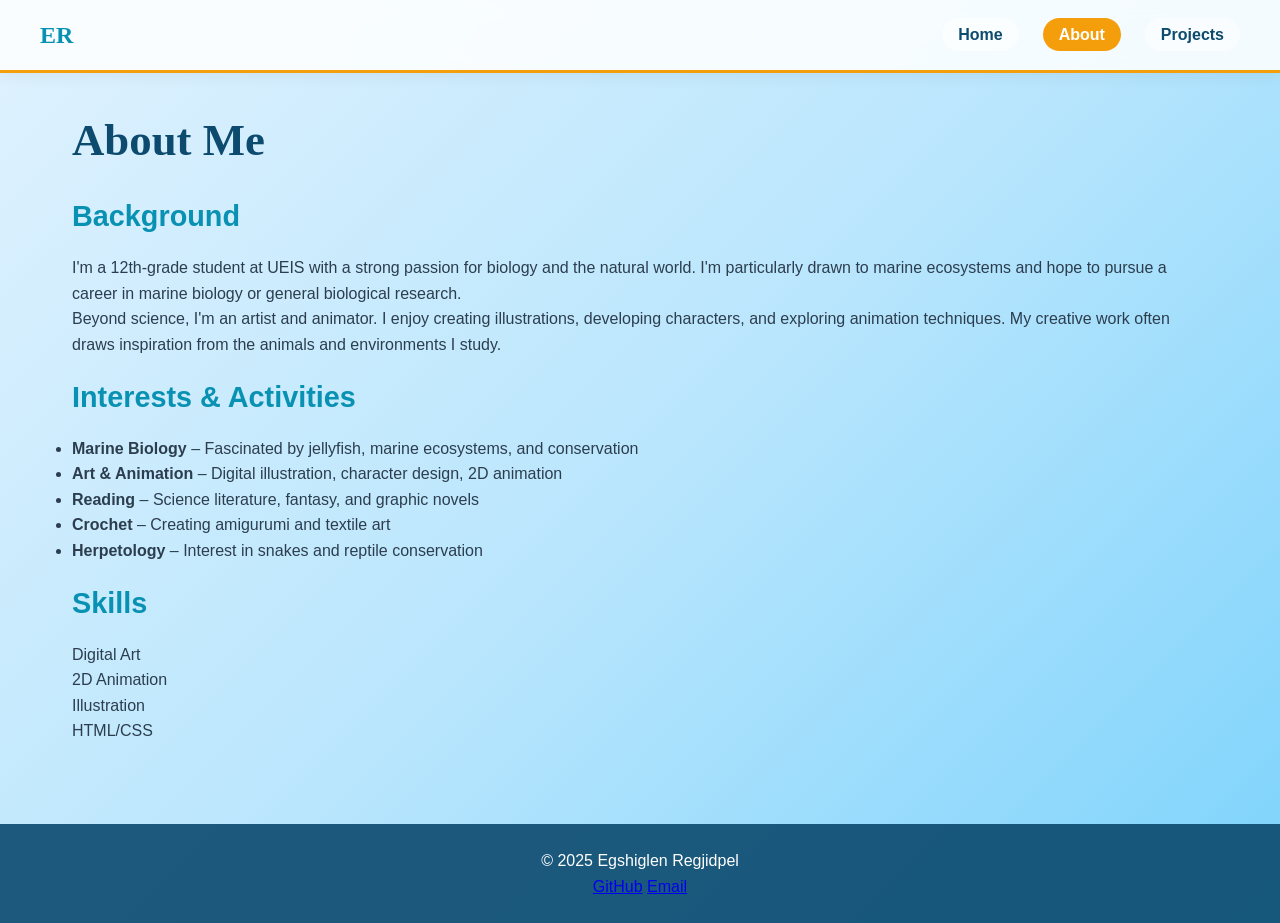
==== commit 982a6ad1: "Update about.html" ====
--- a/about.html
+++ b/about.html
@@ -3,110 +3,72 @@
 <head>
     <meta charset="UTF-8">
     <meta name="viewport" content="width=device-width, initial-scale=1.0">
-    <title>About Egshiglen | Ocean Soul</title>
+    <title>About | Egshiglen Regjidpel</title>
     <link rel="stylesheet" href="style.css">
-    <link href="https://fonts.googleapis.com/css2?family=Quicksand:wght@300;400;500;600;700&family=Amatic+SC:wght@400;700&display=swap" rel="stylesheet">
+    <link href="https://fonts.googleapis.com/css2?family=Inter:opsz,wght@14..32,300;14..32,400;14..32,500;14..32,600;14..32,700&display=swap" rel="stylesheet">
 </head>
 <body>
-    <div class="waves-bg"></div>
     <header>
         <nav>
-            <div class="logo">
-                <span class="jellyfish-emoji">🪼</span>
-                <span>Egshiglen's Cove</span>
-            </div>
+            <div class="logo">ER</div>
             <ul class="nav-menu">
                 <li><a href="index.html">Home</a></li>
-                <li><a href="about.html" class="active">About Me</a></li>
-                <li><a href="projects.html">My World</a></li>
+                <li><a href="about.html" class="active">About</a></li>
+                <li><a href="projects.html">Projects</a></li>
             </ul>
         </nav>
     </header>
 
     <main>
-        <h1>🐠 About Me 🐠</h1>
+        <h1>About Me</h1>
         
-        <section class="about-content">
-            <div class="bio-card">
-                <div class="bio-header">
-                    <span class="bio-icon">🧜‍♀️</span>
-                    <h2>Who I Am</h2>
+        <div class="about-grid">
+            <section class="bio">
+                <h2>Background</h2>
+                <p>I'm a 12th-grade student at UEIS with a strong passion for biology and the natural world. I'm particularly drawn to marine ecosystems and hope to pursue a career in marine biology or general biological research.</p>
+                <p>Beyond science, I'm an artist and animator. I enjoy creating illustrations, developing characters, and exploring animation techniques. My creative work often draws inspiration from the animals and environments I study.</p>
+            </section>
+
+            <section class="interests">
+                <h2>Interests & Activities</h2>
+                <ul>
+                    <li><strong>Marine Biology</strong> – Fascinated by jellyfish, marine ecosystems, and conservation</li>
+                    <li><strong>Art & Animation</strong> – Digital illustration, character design, 2D animation</li>
+                    <li><strong>Reading</strong> – Science literature, fantasy, and graphic novels</li>
+                    <li><strong>Crochet</strong> – Creating amigurumi and textile art</li>
+                    <li><strong>Herpetology</strong> – Interest in snakes and reptile conservation</li>
+                </ul>
+            </section>
+        </div>
+
+        <section class="skills">
+            <h2>Skills</h2>
+            <div class="skills-list">
+                <div class="skill">
+                    <span>Digital Art</span>
+                    <div class="skill-bar"><div class="skill-level" style="width: 85%"></div></div>
                 </div>
-                <p>Hello! I'm Egshiglen, a 12th grader at UEIS with a heart full of curiosity for the natural world. I'm passionate about becoming a marine biologist (or biologist in general!) because I believe every creature, from the tiniest plankton to the largest whale, has a story worth telling.</p>
-                <p>When I'm not studying biology or preparing for university, you'll find me with a sketchbook in hand, drawing animals, cartoon characters, or anything that catches my imagination. I love bringing characters to life through animation and art!</p>
-                <div class="fun-quote">
-                    <span>💙</span>
-                    <em>"The ocean stirs the heart, inspires the imagination, and brings eternal joy to the soul."</em>
-                    <span>💙</span>
+                <div class="skill">
+                    <span>2D Animation</span>
+                    <div class="skill-bar"><div class="skill-level" style="width: 70%"></div></div>
                 </div>
-            </div>
-
-            <div class="skills-creativity">
-                <div class="skills-section">
-                    <div class="section-header">
-                        <span>🪼</span>
-                        <h2>My Favorites</h2>
-                    </div>
-                    <div class="favorites-list">
-                        <div class="favorite-item">
-                            <span>🪼</span>
-                            <div><strong>Favorite Animals:</strong> Jellyfish (obviously!) and snakes</div>
-                        </div>
-                        <div class="favorite-item">
-                            <span>🎨</span>
-                            <div><strong>Art Style:</strong> Whimsical, cute, cartoon-style illustrations</div>
-                        </div>
-                        <div class="favorite-item">
-                            <span>📖</span>
-                            <div><strong>Reading:</strong> Fantasy novels, marine biology books, and graphic novels</div>
-                        </div>
-                        <div class="favorite-item">
-                            <span>🎵</span>
-                            <div><strong>Music:</strong> Lo-fi, indie, and ocean wave sounds while drawing</div>
-                        </div>
-                        <div class="favorite-item">
-                            <span>🧶</span>
-                            <div><strong>Crochet:</strong> Making amigurumi animals, especially jellyfish!</div>
-                        </div>
-                    </div>
+                <div class="skill">
+                    <span>Illustration</span>
+                    <div class="skill-bar"><div class="skill-level" style="width: 80%"></div></div>
                 </div>
-                
-                <div class="interests-section">
-                    <div class="section-header">
-                        <span>🐍</span>
-                        <h2>Fun Facts About Me</h2>
-                    </div>
-                    <ul class="fun-facts">
-                        <li>✨ I can name 15 different species of jellyfish!</li>
-                        <li>✨ I once crocheted a tiny jellyfish keychain for every friend in my class</li>
-                        <li>✨ My dream is to dive with jellyfish in Palau's Jellyfish Lake</li>
-                        <li>✨ I love snakes because they're misunderstood and actually very cool</li>
-                        <li>✨ I'm learning animation to bring my ocean creature drawings to life</li>
-                    </ul>
-                </div>
-            </div>
-        </section>
-
-        <section class="dream-section">
-            <div class="dream-bubble">
-                <span class="dream-emoji">🌟</span>
-                <h2>My Dream</h2>
-                <p>I want to combine my love for art and biology to create educational animations about marine life, helping people understand and protect our oceans. One day, I hope to study bioluminescent jellyfish and share their magic with the world!</p>
-                <div class="tiny-jellies">
-                    <span>🪼</span><span>🪼</span><span>🪼</span>
+                <div class="skill">
+                    <span>HTML/CSS</span>
+                    <div class="skill-bar"><div class="skill-level" style="width: 65%"></div></div>
                 </div>
             </div>
         </section>
     </main>
 
     <footer>
-        <div class="footer-content">
-            <p>Made with 🧶 and 🌊 by Egshiglen</p>
-            <div class="social-links">
-                <a href="https://github.com/yourusername" target="_blank">🐙 GitHub</a>
-                <a href="mailto:youremail@example.com">📧 Email</a>
-                <a href="#">🎨 Portfolio</a>
-            </div>
+        <p>&copy; 2025 Egshiglen Regjidpel</p>
+        <div class="footer-links">
+            <a href="https://github.com/yourusername" target="_blank">GitHub</a>
+            <a href="mailto:youremail@example.com">Email</a>
         </div>
     </footer>
 </body>
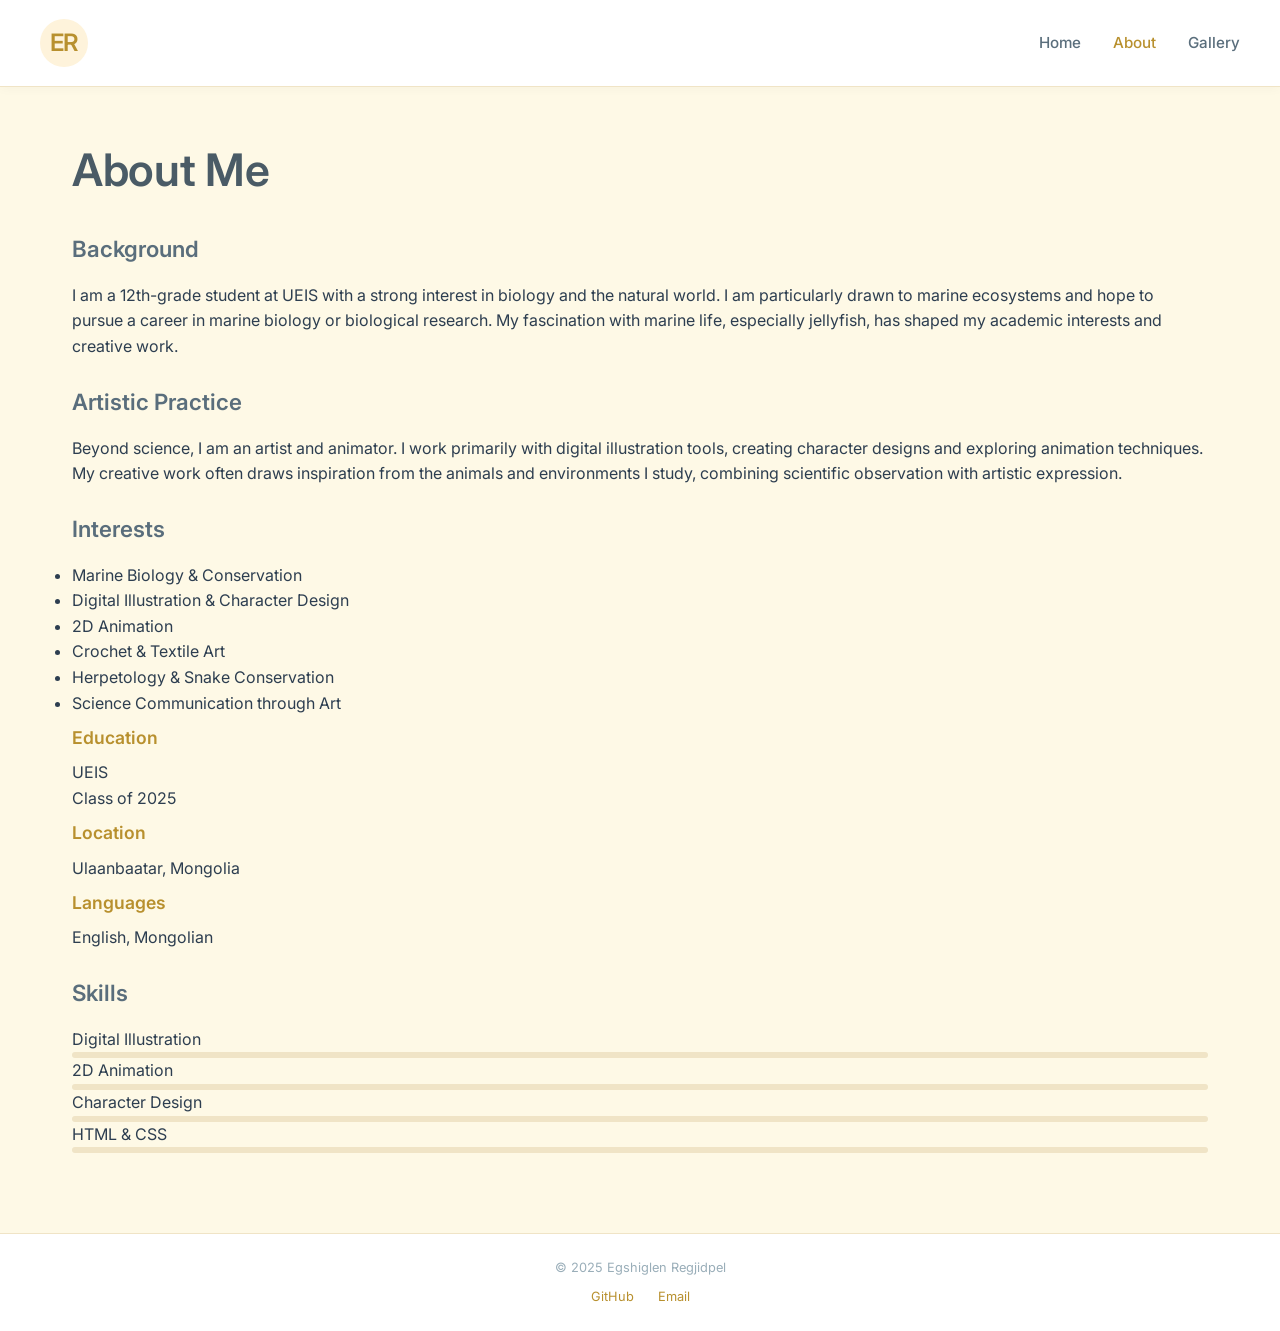
==== commit 46733629: "Update about.html" ====
--- a/about.html
+++ b/about.html
@@ -5,7 +5,7 @@
     <meta name="viewport" content="width=device-width, initial-scale=1.0">
     <title>About | Egshiglen Regjidpel</title>
     <link rel="stylesheet" href="style.css">
-    <link href="https://fonts.googleapis.com/css2?family=Inter:opsz,wght@14..32,300;14..32,400;14..32,500;14..32,600;14..32,700&display=swap" rel="stylesheet">
+    <link href="https://fonts.googleapis.com/css2?family=Inter:opsz,wght@14..32,300;14..32,400;14..32,500;14..32,600&display=swap" rel="stylesheet">
 </head>
 <body>
     <header>
@@ -14,7 +14,7 @@
             <ul class="nav-menu">
                 <li><a href="index.html">Home</a></li>
                 <li><a href="about.html" class="active">About</a></li>
-                <li><a href="projects.html">Projects</a></li>
+                <li><a href="projects.html">Gallery</a></li>
             </ul>
         </nav>
     </header>
@@ -22,50 +22,72 @@
     <main>
         <h1>About Me</h1>
         
-        <div class="about-grid">
-            <section class="bio">
-                <h2>Background</h2>
-                <p>I'm a 12th-grade student at UEIS with a strong passion for biology and the natural world. I'm particularly drawn to marine ecosystems and hope to pursue a career in marine biology or general biological research.</p>
-                <p>Beyond science, I'm an artist and animator. I enjoy creating illustrations, developing characters, and exploring animation techniques. My creative work often draws inspiration from the animals and environments I study.</p>
-            </section>
+        <div class="about-container">
+            <div class="about-text">
+                <section>
+                    <h2>Background</h2>
+                    <p>I am a 12th-grade student at UEIS with a strong interest in biology and the natural world. I am particularly drawn to marine ecosystems and hope to pursue a career in marine biology or biological research. My fascination with marine life, especially jellyfish, has shaped my academic interests and creative work.</p>
+                </section>
 
-            <section class="interests">
-                <h2>Interests & Activities</h2>
-                <ul>
-                    <li><strong>Marine Biology</strong> – Fascinated by jellyfish, marine ecosystems, and conservation</li>
-                    <li><strong>Art & Animation</strong> – Digital illustration, character design, 2D animation</li>
-                    <li><strong>Reading</strong> – Science literature, fantasy, and graphic novels</li>
-                    <li><strong>Crochet</strong> – Creating amigurumi and textile art</li>
-                    <li><strong>Herpetology</strong> – Interest in snakes and reptile conservation</li>
-                </ul>
-            </section>
+                <section>
+                    <h2>Artistic Practice</h2>
+                    <p>Beyond science, I am an artist and animator. I work primarily with digital illustration tools, creating character designs and exploring animation techniques. My creative work often draws inspiration from the animals and environments I study, combining scientific observation with artistic expression.</p>
+                </section>
+
+                <section>
+                    <h2>Interests</h2>
+                    <ul class="interests-list">
+                        <li>Marine Biology & Conservation</li>
+                        <li>Digital Illustration & Character Design</li>
+                        <li>2D Animation</li>
+                        <li>Crochet & Textile Art</li>
+                        <li>Herpetology & Snake Conservation</li>
+                        <li>Science Communication through Art</li>
+                    </ul>
+                </section>
+            </div>
+
+            <div class="about-sidebar">
+                <div class="info-panel">
+                    <h3>Education</h3>
+                    <p>UEIS<br>Class of 2025</p>
+                </div>
+                <div class="info-panel">
+                    <h3>Location</h3>
+                    <p>Ulaanbaatar, Mongolia</p>
+                </div>
+                <div class="info-panel">
+                    <h3>Languages</h3>
+                    <p>English, Mongolian</p>
+                </div>
+            </div>
         </div>
 
-        <section class="skills">
+        <section class="skills-section">
             <h2>Skills</h2>
-            <div class="skills-list">
-                <div class="skill">
-                    <span>Digital Art</span>
-                    <div class="skill-bar"><div class="skill-level" style="width: 85%"></div></div>
+            <div class="skills-grid">
+                <div class="skill-item">
+                    <span>Digital Illustration</span>
+                    <div class="skill-bar"><div class="skill-progress" style="width: 85%"></div></div>
                 </div>
-                <div class="skill">
+                <div class="skill-item">
                     <span>2D Animation</span>
-                    <div class="skill-bar"><div class="skill-level" style="width: 70%"></div></div>
+                    <div class="skill-bar"><div class="skill-progress" style="width: 70%"></div></div>
                 </div>
-                <div class="skill">
-                    <span>Illustration</span>
-                    <div class="skill-bar"><div class="skill-level" style="width: 80%"></div></div>
+                <div class="skill-item">
+                    <span>Character Design</span>
+                    <div class="skill-bar"><div class="skill-progress" style="width: 80%"></div></div>
                 </div>
-                <div class="skill">
-                    <span>HTML/CSS</span>
-                    <div class="skill-bar"><div class="skill-level" style="width: 65%"></div></div>
+                <div class="skill-item">
+                    <span>HTML & CSS</span>
+                    <div class="skill-bar"><div class="skill-progress" style="width: 65%"></div></div>
                 </div>
             </div>
         </section>
     </main>
 
     <footer>
-        <p>&copy; 2025 Egshiglen Regjidpel</p>
+        <p>© 2025 Egshiglen Regjidpel</p>
         <div class="footer-links">
             <a href="https://github.com/yourusername" target="_blank">GitHub</a>
             <a href="mailto:youremail@example.com">Email</a>
--- a/style.css
+++ b/style.css
@@ -1,4 +1,4 @@
-/* Ocean Theme CSS - Cute & Whimsical */
+/* Pastel Yellow Theme - Clean Professional Design */
 * {
     margin: 0;
     padding: 0;
@@ -6,41 +6,24 @@
 }
 
 body {
-    font-family: 'Quicksand', 'Segoe UI', Tahoma, Geneva, Verdana, sans-serif;
+    font-family: 'Inter', -apple-system, BlinkMacSystemFont, 'Segoe UI', sans-serif;
     line-height: 1.6;
-    color: #2c3e4e;
-    background: linear-gradient(135deg, #e0f2fe 0%, #bae6fd 50%, #7dd3fc 100%);
+    color: #2d3e50;
+    background: #fef9e6;
     min-height: 100vh;
-    position: relative;
-}
-
-/* Animated Wave Background */
-.waves-bg {
-    position: fixed;
-    bottom: 0;
-    left: 0;
-    width: 100%;
-    height: 100px;
-    background: repeating-linear-gradient(
-        transparent,
-        transparent 49px,
-        rgba(255, 255, 255, 0.3) 49px,
-        rgba(255, 255, 255, 0.3) 51px
-    );
-    pointer-events: none;
-    z-index: 0;
+    display: flex;
+    flex-direction: column;
 }
 
 /* Header & Navigation */
 header {
-    background: rgba(255, 255, 255, 0.85);
-    backdrop-filter: blur(10px);
-    padding: 1rem 2rem;
+    background: #ffffff;
+    padding: 1.2rem 2rem;
     position: sticky;
     top: 0;
     z-index: 100;
-    border-bottom: 3px solid #f59e0b;
-    box-shadow: 0 4px 15px rgba(0,0,0,0.05);
+    box-shadow: 0 2px 10px rgba(0, 0, 0, 0.03);
+    border-bottom: 1px solid #f0e4c6;
 }
 
 nav {
@@ -56,73 +39,64 @@
 .logo {
     font-size: 1.5rem;
     font-weight: 600;
-    color: #0891b2;
-    font-family: 'Amatic SC', cursive;
-}
-
-.jellyfish-emoji {
-    font-size: 1.8rem;
-    display: inline-block;
-    animation: float 3s ease-in-out infinite;
-}
-
-@keyframes float {
-    0%, 100% { transform: translateY(0px); }
-    50% { transform: translateY(-5px); }
+    letter-spacing: -0.5px;
+    color: #b8902e;
+    background: #fef3db;
+    width: 48px;
+    height: 48px;
+    display: flex;
+    align-items: center;
+    justify-content: center;
+    border-radius: 50%;
 }
 
 .nav-menu {
     display: flex;
     list-style: none;
-    gap: 1.5rem;
-    flex-wrap: wrap;
+    gap: 2rem;
 }
 
 .nav-menu a {
     text-decoration: none;
-    color: #0c4a6e;
-    font-weight: 600;
-    padding: 0.5rem 1rem;
-    border-radius: 30px;
-    transition: all 0.3s ease;
-    background: rgba(255,255,255,0.5);
+    color: #5a6e7c;
+    font-weight: 500;
+    font-size: 0.95rem;
+    transition: color 0.2s ease;
 }
 
 .nav-menu a:hover,
 .nav-menu a.active {
-    background: #f59e0b;
-    color: white;
-    transform: scale(1.05);
+    color: #b8902e;
 }
 
 /* Main Content */
 main {
     max-width: 1200px;
     margin: 0 auto;
-    padding: 2rem;
-    position: relative;
-    z-index: 1;
+    padding: 3rem 2rem;
+    flex: 1;
 }
 
 h1 {
-    font-size: 2.5rem;
+    font-size: 2.2rem;
+    font-weight: 600;
     margin-bottom: 2rem;
-    text-align: center;
-    color: #0c4a6e;
-    font-family: 'Amatic SC', cursive;
-    font-weight: 700;
+    color: #4a5b66;
+    letter-spacing: -0.3px;
 }
 
 h2 {
-    font-size: 1.8rem;
-    margin: 1rem 0;
-    color: #0891b2;
+    font-size: 1.4rem;
+    font-weight: 600;
+    margin: 1.5rem 0 1rem;
+    color: #5a6e7c;
 }
 
 h3 {
-    font-size: 1.3rem;
+    font-size: 1.1rem;
+    font-weight: 600;
     margin: 0.5rem 0;
-    color: #f59e0b;
+    color: #b8902e;
 }
 
 /* Hero Section */
@@ -130,475 +104,381 @@
     display: flex;
     align-items: center;
     justify-content: space-between;
-    gap: 2rem;
-    margin-bottom: 3rem;
-    background: rgba(255, 255, 255, 0.5);
-    backdrop-filter: blur(5px);
-    border-radius: 40px;
-    padding: 2rem;
+    gap: 3rem;
+    margin-bottom: 4rem;
     flex-wrap: wrap;
 }
 
 .hero-content {
     flex: 1;
-    min-width: 250px;
+    min-width: 280px;
 }
 
 .greeting {
-    display: flex;
-    align-items: center;
-    gap: 0.5rem;
-    font-size: 1.2rem;
-    color: #0891b2;
+    font-size: 1rem;
+    color: #b8902e;
+    font-weight: 500;
     margin-bottom: 0.5rem;
-}
-
-.wave-emoji {
-    font-size: 1.8rem;
-    animation: wave 1s ease-in-out infinite;
-}
-
-@keyframes wave {
-    0%, 100% { transform: rotate(0deg); }
-    50% { transform: rotate(20deg); }
-}
-
-.hello-text {
-    font-weight: 500;
+    letter-spacing: 0.3px;
 }
 
 h1 {
     font-size: 2.8rem;
-    text-align: left;
-    margin-bottom: 0.5rem;
+    margin-bottom: 0.75rem;
+    padding: 0;
 }
 
 .highlight {
-    color: #f59e0b;
-    background: linear-gradient(120deg, #fef3c7 0%, #fef3c7 40%, transparent 60%);
-    display: inline-block;
-    padding: 0 0.3rem;
+    color: #b8902e;
+    font-weight: 600;
 }
 
 .tagline {
-    font-size: 1.2rem;
-    color: #0c4a6e;
+    font-size: 1.1rem;
+    color: #7f8c8d;
     margin-bottom: 1rem;
-}
-
-.badges {
-    display: flex;
-    gap: 0.8rem;
+    font-weight: 400;
+}
+
+.description {
+    color: #5a6e7c;
+    margin-bottom: 1.8rem;
+    max-width: 450px;
+}
+
+.hero-buttons {
+    display: flex;
+    gap: 1rem;
     flex-wrap: wrap;
-    margin-bottom: 1.5rem;
-}
-
-.badge {
-    background: white;
-    padding: 0.3rem 0.8rem;
-    border-radius: 30px;
-    font-size: 0.85rem;
-    color: #0891b2;
-    box-shadow: 0 2px 5px rgba(0,0,0,0.05);
 }
 
 .btn {
     display: inline-block;
-    background: #f59e0b;
+    padding: 0.7rem 1.5rem;
+    text-decoration: none;
+    font-weight: 500;
+    border-radius: 8px;
+    transition: all 0.2s ease;
+    font-size: 0.9rem;
+}
+
+.btn.primary {
+    background: #b8902e;
     color: white;
-    padding: 0.8rem 1.8rem;
-    text-decoration: none;
-    border-radius: 40px;
-    font-weight: 600;
-    transition: all 0.3s ease;
-    box-shadow: 0 4px 10px rgba(245, 158, 11, 0.3);
-}
-
-.btn:hover {
-    background: #d97706;
-    transform: translateY(-2px);
-    box-shadow: 0 6px 15px rgba(245, 158, 11, 0.4);
+    border: 1px solid #b8902e;
+}
+
+.btn.primary:hover {
+    background: #a07d27;
+    border-color: #a07d27;
+}
+
+.btn.secondary {
+    background: transparent;
+    color: #b8902e;
+    border: 1px solid #e6d5b3;
+}
+
+.btn.secondary:hover {
+    background: #fef3db;
+    border-color: #b8902e;
 }
 
 .hero-image {
     flex: 1;
+    min-width: 280px;
     text-align: center;
-    position: relative;
-    min-width: 250px;
-}
-
-.floating-jellyfish {
-    position: absolute;
-    top: -20px;
-    right: -20px;
-    width: 100%;
-    height: 100%;
-    pointer-events: none;
-}
-
-.jelly-large {
-    font-size: 4rem;
-    position: absolute;
-    top: -30px;
-    right: 20px;
-    animation: float 4s ease-in-out infinite;
-}
-
-.jelly-small {
-    font-size: 2rem;
-    position: absolute;
-    bottom: 40px;
-    left: -20px;
-    animation: float 3s ease-in-out infinite 0.5s;
-}
-
-.jelly-tiny {
-    font-size: 1.5rem;
-    position: absolute;
-    bottom: -10px;
-    right: 60px;
-    animation: float 3.5s ease-in-out infinite 1s;
-}
-
-.photo-frame {
-    position: relative;
-    display: inline-block;
-}
-
-.photo-frame img {
-    width: 250px;
-    height: 250px;
+}
+
+.image-placeholder img {
+    width: 280px;
+    height: 280px;
     border-radius: 50%;
     object-fit: cover;
+    box-shadow: 0 8px 20px rgba(0, 0, 0, 0.05);
     border: 4px solid white;
-    box-shadow: 0 10px 25px rgba(0,0,0,0.1);
-    background: #fef3c7;
-}
-
-.coral-border {
-    position: absolute;
-    bottom: -10px;
-    left: -10px;
-    right: -10px;
-    top: -10px;
-    border-radius: 50%;
-    border: 2px dashed #f59e0b;
-    pointer-events: none;
-}
-
-/* Quick Facts Section */
-.quick-facts {
-    background: rgba(255, 255, 255, 0.6);
-    backdrop-filter: blur(5px);
-    border-radius: 40px;
-    padding: 2rem;
-    margin-top: 2rem;
-}
-
-.quick-facts h2 {
-    text-align: center;
-}
-
-.fact-cards {
+}
+
+/* Quick Info Cards */
+.quick-info {
     display: grid;
     grid-template-columns: repeat(auto-fit, minmax(200px, 1fr));
-    gap: 1rem;
-    margin-top: 1.5rem;
-}
-
-.fact-card {
+    gap: 1.5rem;
+    margin-top: 2rem;
+}
+
+.info-card {
     background: white;
-    padding: 1rem;
-    border-radius: 20px;
+    padding: 1.5rem;
+    border-radius: 16px;
     text-align: center;
-    transition: transform 0.3s ease;
-    box-shadow: 0 4px 10px rgba(0,0,0,0.05);
-}
-
-.fact-card:hover {
-    transform: translateY(-5px);
-}
-
-.fact-icon {
-    font-size: 2rem;
-    display: block;
+    box-shadow: 0 2px 8px rgba(0, 0, 0, 0.02);
+    border: 1px solid #f0e4c6;
+}
+
+.info-card h3 {
     margin-bottom: 0.5rem;
-}
-
-/* About Page Styles */
-.about-content {
-    display: flex;
-    flex-direction: column;
-    gap: 2rem;
-}
-
-.bio-card {
-    background: white;
-    border-radius: 30px;
-    padding: 2rem;
-    box-shadow: 0 10px 25px rgba(0,0,0,0.05);
-}
-
-.bio-header {
-    display: flex;
-    align-items: center;
-    gap: 0.5rem;
-    margin-bottom: 1rem;
-}
-
-.bio-icon {
-    font-size: 2rem;
-}
-
-.fun-quote {
-    background: #e0f2fe;
-    padding: 1rem;
-    border-radius: 20px;
-    text-align: center;
-    margin-top: 1.5rem;
-    display: flex;
-    align-items: center;
-    justify-content: center;
-    gap: 0.5rem;
-}
-
-.skills-creativity {
+    font-size: 1rem;
+    font-weight: 600;
+    color: #b8902e;
+}
+
+.info-card p {
+    font-size: 0.9rem;
+    color: #6c7a86;
+    line-height: 1.4;
+}
+
+/* About Page */
+.about-grid {
     display: grid;
     grid-template-columns: 1fr 1fr;
-    gap: 2rem;
+    gap: 2.5rem;
+    margin-bottom: 2rem;
 }
 
 @media (max-width: 768px) {
-    .skills-creativity {
+    .about-grid {
         grid-template-columns: 1fr;
-    }
-}
-
-.skills-section, .interests-section {
+        gap: 1.5rem;
+    }
+}
+
+.bio p, .interests p {
+    margin-bottom: 1rem;
+    color: #4a5b66;
+}
+
+.interests ul {
+    list-style: none;
+    padding: 0;
+}
+
+.interests li {
+    margin-bottom: 0.8rem;
+    padding-left: 1.2rem;
+    position: relative;
+    color: #4a5b66;
+}
+
+.interests li::before {
+    content: "•";
+    color: #b8902e;
+    font-weight: bold;
+    position: absolute;
+    left: 0;
+}
+
+/* Skills Section */
+.skills {
+    margin-top: 2rem;
     background: white;
-    border-radius: 30px;
     padding: 1.5rem;
-}
-
-.section-header {
-    display: flex;
-    align-items: center;
-    gap: 0.5rem;
+    border-radius: 16px;
+    border: 1px solid #f0e4c6;
+}
+
+.skills-list {
+    margin-top: 1rem;
+}
+
+.skill {
     margin-bottom: 1rem;
 }
 
-.section-header span {
-    font-size: 2rem;
-}
-
-.favorites-list {
-    display: flex;
-    flex-direction: column;
-    gap: 1rem;
-}
-
-.favorite-item {
-    display: flex;
-    align-items: center;
-    gap: 1rem;
-    padding: 0.5rem;
-    background: #fef9e8;
-    border-radius: 15px;
-}
-
-.favorite-item span:first-child {
-    font-size: 1.5rem;
-}
-
-.fun-facts {
-    list-style: none;
-}
-
-.fun-facts li {
-    padding: 0.5rem 0;
-    border-bottom: 1px solid #e2e8f0;
-}
-
-/* Dream Section */
-.dream-section {
-    margin-top: 2rem;
-}
-
-.dream-bubble {
-    background: linear-gradient(135deg, #bae6fd, #e0f2fe);
-    border-radius: 50px;
-    padding: 2rem;
-    text-align: center;
-    position: relative;
-}
-
-.dream-emoji {
-    font-size: 3rem;
+.skill span {
     display: block;
-    margin-bottom: 0.5rem;
-}
-
-.tiny-jellies {
-    margin-top: 1rem;
-    font-size: 1.5rem;
-    letter-spacing: 5px;
+    font-size: 0.85rem;
+    font-weight: 500;
+    margin-bottom: 0.3rem;
+    color: #5a6e7c;
+}
+
+.skill-bar {
+    background: #f0e4c6;
+    height: 6px;
+    border-radius: 3px;
+    overflow: hidden;
+}
+
+.skill-level {
+    background: #b8902e;
+    height: 100%;
+    border-radius: 3px;
 }
 
 /* Projects Page */
 .projects-grid {
     display: grid;
-    grid-template-columns: repeat(auto-fit, minmax(280px, 1fr));
+    grid-template-columns: repeat(auto-fill, minmax(320px, 1fr));
     gap: 2rem;
     margin-bottom: 3rem;
 }
 
 .project-card {
     background: white;
-    border-radius: 30px;
-    padding: 1.5rem;
-    text-align: center;
-    transition: all 0.3s ease;
-    box-shadow: 0 10px 20px rgba(0,0,0,0.05);
+    border-radius: 16px;
+    overflow: hidden;
+    transition: transform 0.2s ease, box-shadow 0.2s ease;
+    border: 1px solid #f0e4c6;
 }
 
 .project-card:hover {
-    transform: translateY(-8px);
-    box-shadow: 0 20px 30px rgba(0,0,0,0.1);
-}
-
-.project-icon {
-    font-size: 3rem;
+    transform: translateY(-4px);
+    box-shadow: 0 12px 24px rgba(0, 0, 0, 0.05);
+}
+
+.project-image img {
+    width: 100%;
+    height: 200px;
+    object-fit: cover;
+    background: #f5efe2;
+}
+
+.project-info {
+    padding: 1.2rem;
+}
+
+.project-info h3 {
+    margin: 0 0 0.25rem 0;
+    font-size: 1.1rem;
+}
+
+.project-category {
+    font-size: 0.75rem;
+    color: #b8902e;
+    font-weight: 500;
+    text-transform: uppercase;
+    letter-spacing: 0.5px;
     margin-bottom: 0.5rem;
 }
 
+.project-info p {
+    font-size: 0.85rem;
+    color: #6c7a86;
+    margin-bottom: 0.8rem;
+    line-height: 1.5;
+}
+
 .project-tags {
     display: flex;
     flex-wrap: wrap;
-    justify-content: center;
     gap: 0.5rem;
-    margin: 1rem 0;
 }
 
 .project-tags span {
-    background: #e0f2fe;
+    background: #fef3db;
     padding: 0.2rem 0.6rem;
     border-radius: 20px;
     font-size: 0.7rem;
-    color: #0891b2;
-}
-
-.project-link {
-    display: inline-block;
-    margin-top: 0.5rem;
-    color: #f59e0b;
-    text-decoration: none;
-    font-weight: 600;
-}
-
-/* Achievements Timeline */
-.achievements {
-    background: rgba(255, 255, 255, 0.6);
-    backdrop-filter: blur(5px);
-    border-radius: 40px;
-    padding: 2rem;
-}
-
-.achievements h2 {
-    text-align: center;
-}
-
-.timeline {
+    color: #b8902e;
+    font-weight: 500;
+}
+
+/* Current Work Section */
+.current-work {
+    background: white;
+    padding: 1.5rem;
+    border-radius: 16px;
+    border: 1px solid #f0e4c6;
+}
+
+.current-work h2 {
+    margin-top: 0;
+    margin-bottom: 1rem;
+}
+
+.current-list {
     display: flex;
     flex-direction: column;
-    gap: 1.5rem;
-    margin-top: 1.5rem;
-}
-
-.timeline-item {
-    display: flex;
     gap: 1rem;
-    align-items: flex-start;
-}
-
-.timeline-icon {
-    font-size: 2rem;
-    background: white;
-    width: 50px;
-    height: 50px;
-    border-radius: 50%;
-    display: flex;
-    align-items: center;
-    justify-content: center;
-}
-
-.timeline-content {
-    background: white;
-    padding: 1rem;
-    border-radius: 20px;
-    flex: 1;
-}
-
-.timeline-content h3 {
-    margin-top: 0;
+}
+
+.current-item {
+    padding: 0.5rem 0;
+    border-bottom: 1px solid #f0e4c6;
+}
+
+.current-item:last-child {
+    border-bottom: none;
+}
+
+.current-item h3 {
+    margin: 0 0 0.25rem 0;
+    font-size: 1rem;
+}
+
+.current-item p {
+    font-size: 0.85rem;
+    color: #6c7a86;
 }
 
 /* Footer */
 footer {
-    background: rgba(12, 74, 110, 0.9);
-    color: white;
+    background: white;
+    padding: 1.5rem;
     text-align: center;
-    padding: 1.5rem;
-    margin-top: 3rem;
-    position: relative;
-    z-index: 1;
-}
-
-.footer-content p {
-    font-family: 'Amatic SC', cursive;
-    font-size: 1.2rem;
-}
-
-.social-links {
-    margin-top: 0.5rem;
-}
-
-.social-links a {
-    color: #f59e0b;
+    border-top: 1px solid #f0e4c6;
+    margin-top: 2rem;
+}
+
+footer p {
+    font-size: 0.8rem;
+    color: #9aaeb9;
+    margin-bottom: 0.5rem;
+}
+
+.footer-links {
+    display: flex;
+    justify-content: center;
+    gap: 1.5rem;
+}
+
+.footer-links a {
+    color: #b8902e;
     text-decoration: none;
-    margin: 0 0.5rem;
-    transition: color 0.3s ease;
-}
-
-.social-links a:hover {
-    color: white;
-}
-
-/* Responsive */
+    font-size: 0.8rem;
+    transition: color 0.2s ease;
+}
+
+.footer-links a:hover {
+    color: #8b6f23;
+}
+
+/* Responsive Design */
 @media (max-width: 768px) {
-    nav {
-        flex-direction: column;
-        text-align: center;
+    main {
+        padding: 2rem 1.5rem;
+    }
+    
+    h1 {
+        font-size: 2rem;
     }
     
     .hero {
         flex-direction: column-reverse;
         text-align: center;
-    }
-    
-    h1 {
-        font-size: 2rem;
+        gap: 2rem;
+    }
+    
+    .hero-content {
         text-align: center;
     }
     
-    .greeting {
+    .description {
+        margin-left: auto;
+        margin-right: auto;
+    }
+    
+    .hero-buttons {
         justify-content: center;
     }
     
-    .badges {
-        justify-content: center;
-    }
-    
-    .floating-jellyfish {
-        display: none;
-    }
-}
+    .nav-menu {
+        gap: 1.5rem;
+    }
+    
+    .quick-info {
+        gap: 1rem;
+    }
+}
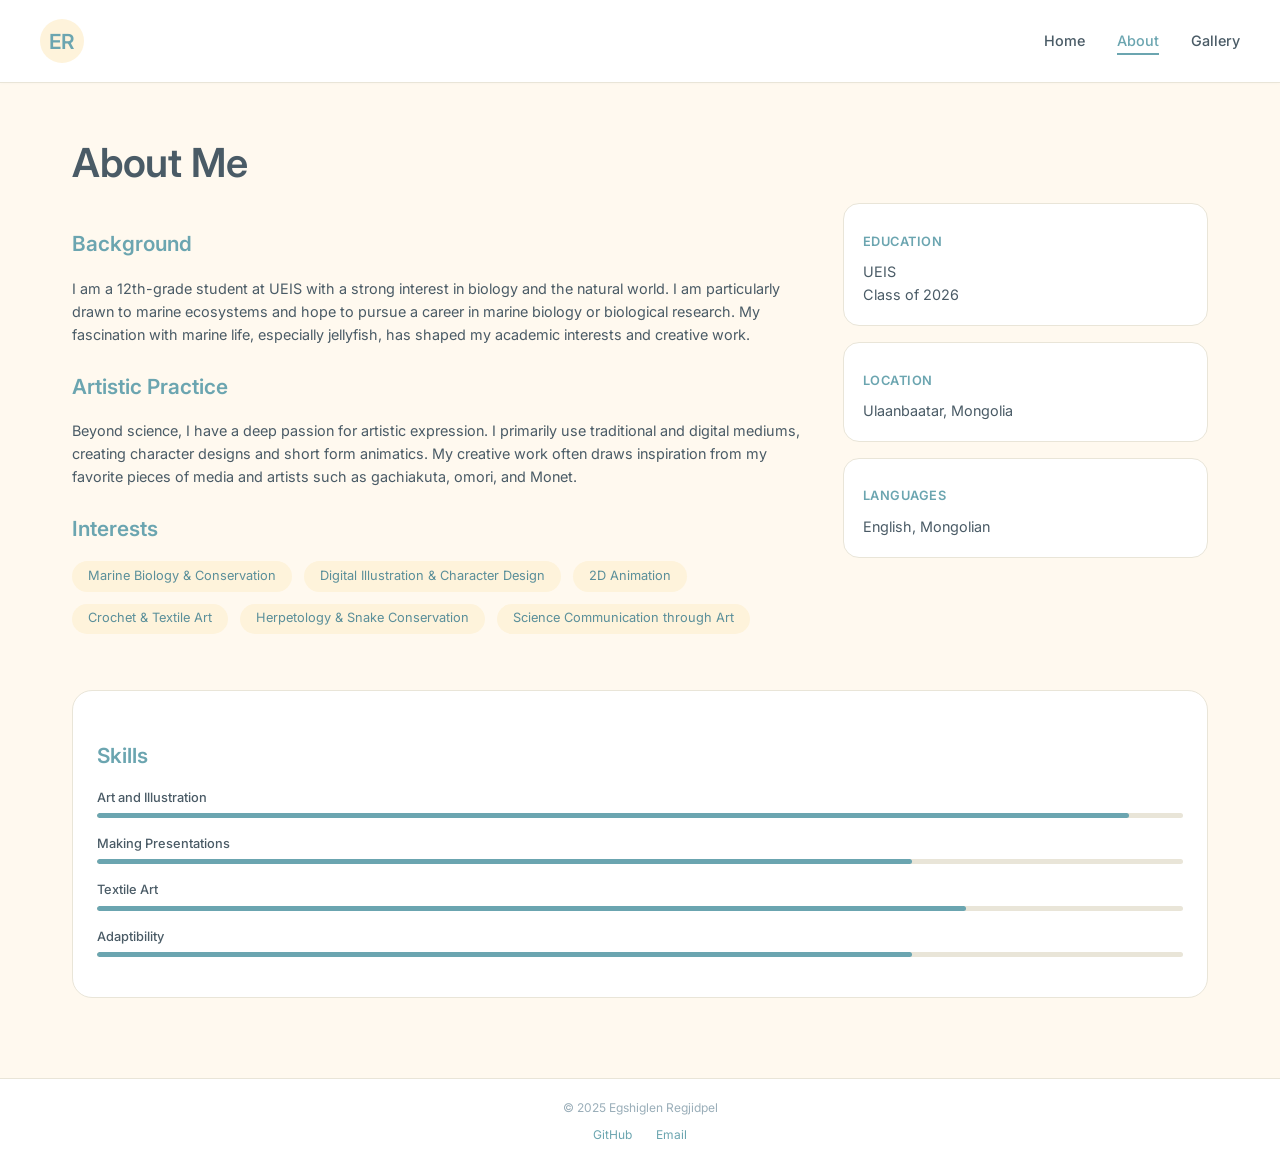
==== commit 778e4aad: "Update about.html" ====
--- a/about.html
+++ b/about.html
@@ -31,7 +31,7 @@
 
                 <section>
                     <h2>Artistic Practice</h2>
-                    <p>Beyond science, I am an artist and animator. I work primarily with digital illustration tools, creating character designs and exploring animation techniques. My creative work often draws inspiration from the animals and environments I study, combining scientific observation with artistic expression.</p>
+                    <p>Beyond science, I have a deep passion for artistic expression. I primarily use traditional and digital mediums, creating character designs and short form animatics. My creative work often draws inspiration from my favorite pieces of media and artists such as gachiakuta, omori, and Monet.</p>
                 </section>
 
                 <section>
@@ -50,7 +50,7 @@
             <div class="about-sidebar">
                 <div class="info-panel">
                     <h3>Education</h3>
-                    <p>UEIS<br>Class of 2025</p>
+                    <p>UEIS<br>Class of 2026</p>
                 </div>
                 <div class="info-panel">
                     <h3>Location</h3>
@@ -67,20 +67,20 @@
             <h2>Skills</h2>
             <div class="skills-grid">
                 <div class="skill-item">
-                    <span>Digital Illustration</span>
-                    <div class="skill-bar"><div class="skill-progress" style="width: 85%"></div></div>
+                    <span>Art and Illustration</span>
+                    <div class="skill-bar"><div class="skill-progress" style="width: 95%"></div></div>
                 </div>
                 <div class="skill-item">
-                    <span>2D Animation</span>
-                    <div class="skill-bar"><div class="skill-progress" style="width: 70%"></div></div>
+                    <span>Making Presentations</span>
+                    <div class="skill-bar"><div class="skill-progress" style="width: 75%"></div></div>
                 </div>
                 <div class="skill-item">
-                    <span>Character Design</span>
+                    <span>Textile Art</span>
                     <div class="skill-bar"><div class="skill-progress" style="width: 80%"></div></div>
                 </div>
                 <div class="skill-item">
-                    <span>HTML & CSS</span>
-                    <div class="skill-bar"><div class="skill-progress" style="width: 65%"></div></div>
+                    <span>Adaptibility</span>
+                    <div class="skill-bar"><div class="skill-progress" style="width: 75%"></div></div>
                 </div>
             </div>
         </section>
@@ -89,8 +89,8 @@
     <footer>
         <p>© 2025 Egshiglen Regjidpel</p>
         <div class="footer-links">
-            <a href="https://github.com/yourusername" target="_blank">GitHub</a>
-            <a href="mailto:youremail@example.com">Email</a>
+            <a href="https://github.com/PixelRin" target="_blank">GitHub</a>
+            <a href="mailto:re4072580@gmail.com">Email</a>
         </div>
     </footer>
 </body>
--- a/style.css
+++ b/style.css
@@ -1,4 +1,16 @@
-/* Pastel Yellow Theme - Clean Professional Design */
+/* Pastel Ocean Theme - Clean & Professional */
+:root {
+    --pastel-yellow: #fef3db;
+    --soft-yellow: #faeac9;
+    --warm-cream: #fff9ef;
+    --ocean-teal: #6ba5b0;
+    --soft-blue: #8bb9c2;
+    --deep-teal: #5a8f9a;
+    --charcoal: #4a5b66;
+    --light-gray: #e9e5d8;
+    --white: #ffffff;
+}
+
 * {
     margin: 0;
     padding: 0;
@@ -8,8 +20,8 @@
 body {
     font-family: 'Inter', -apple-system, BlinkMacSystemFont, 'Segoe UI', sans-serif;
     line-height: 1.6;
-    color: #2d3e50;
-    background: #fef9e6;
+    color: var(--charcoal);
+    background: var(--warm-cream);
     min-height: 100vh;
     display: flex;
     flex-direction: column;
@@ -17,13 +29,13 @@
 
 /* Header & Navigation */
 header {
-    background: #ffffff;
+    background: var(--white);
     padding: 1.2rem 2rem;
     position: sticky;
     top: 0;
     z-index: 100;
-    box-shadow: 0 2px 10px rgba(0, 0, 0, 0.03);
-    border-bottom: 1px solid #f0e4c6;
+    border-bottom: 1px solid var(--light-gray);
+    box-shadow: 0 1px 3px rgba(0, 0, 0, 0.02);
 }
 
 nav {
@@ -37,13 +49,13 @@
 }
 
 .logo {
-    font-size: 1.5rem;
+    font-size: 1.3rem;
     font-weight: 600;
-    letter-spacing: -0.5px;
-    color: #b8902e;
-    background: #fef3db;
-    width: 48px;
-    height: 48px;
+    letter-spacing: -0.3px;
+    color: var(--ocean-teal);
+    background: var(--pastel-yellow);
+    width: 44px;
+    height: 44px;
     display: flex;
     align-items: center;
     justify-content: center;
@@ -58,15 +70,17 @@
 
 .nav-menu a {
     text-decoration: none;
-    color: #5a6e7c;
+    color: var(--charcoal);
     font-weight: 500;
-    font-size: 0.95rem;
+    font-size: 0.9rem;
     transition: color 0.2s ease;
+    padding-bottom: 4px;
 }
 
 .nav-menu a:hover,
 .nav-menu a.active {
-    color: #b8902e;
+    color: var(--ocean-teal);
+    border-bottom: 2px solid var(--ocean-teal);
 }
 
 /* Main Content */
@@ -78,25 +92,25 @@
 }
 
 h1 {
-    font-size: 2.2rem;
+    font-size: 2rem;
     font-weight: 600;
-    margin-bottom: 2rem;
-    color: #4a5b66;
-    letter-spacing: -0.3px;
+    margin-bottom: 0.5rem;
+    color: var(--charcoal);
+    letter-spacing: -0.2px;
 }
 
 h2 {
-    font-size: 1.4rem;
+    font-size: 1.3rem;
     font-weight: 600;
     margin: 1.5rem 0 1rem;
-    color: #5a6e7c;
+    color: var(--ocean-teal);
 }
 
 h3 {
-    font-size: 1.1rem;
+    font-size: 1rem;
     font-weight: 600;
     margin: 0.5rem 0;
-    color: #b8902e;
+    color: var(--deep-teal);
 }
 
 /* Hero Section */
@@ -105,7 +119,7 @@
     align-items: center;
     justify-content: space-between;
     gap: 3rem;
-    margin-bottom: 4rem;
+    margin-bottom: 3rem;
     flex-wrap: wrap;
 }
 
@@ -115,35 +129,37 @@
 }
 
 .greeting {
+    font-size: 0.9rem;
+    color: var(--ocean-teal);
+    font-weight: 500;
+    margin-bottom: 0.25rem;
+    letter-spacing: 0.5px;
+    text-transform: uppercase;
+}
+
+h1 {
+    font-size: 2.5rem;
+    margin-bottom: 0.5rem;
+}
+
+.highlight {
+    color: var(--ocean-teal);
+    font-weight: 600;
+}
+
+.tagline {
     font-size: 1rem;
-    color: #b8902e;
-    font-weight: 500;
-    margin-bottom: 0.5rem;
-    letter-spacing: 0.3px;
-}
-
-h1 {
-    font-size: 2.8rem;
+    color: #8b9aa5;
     margin-bottom: 0.75rem;
-    padding: 0;
-}
-
-.highlight {
-    color: #b8902e;
-    font-weight: 600;
-}
-
-.tagline {
-    font-size: 1.1rem;
-    color: #7f8c8d;
-    margin-bottom: 1rem;
     font-weight: 400;
 }
 
 .description {
-    color: #5a6e7c;
-    margin-bottom: 1.8rem;
+    color: var(--charcoal);
+    margin-bottom: 1.5rem;
     max-width: 450px;
+    font-size: 0.9rem;
+    line-height: 1.5;
 }
 
 .hero-buttons {
@@ -154,34 +170,34 @@
 
 .btn {
     display: inline-block;
-    padding: 0.7rem 1.5rem;
+    padding: 0.6rem 1.3rem;
     text-decoration: none;
     font-weight: 500;
-    border-radius: 8px;
+    border-radius: 30px;
     transition: all 0.2s ease;
-    font-size: 0.9rem;
+    font-size: 0.85rem;
 }
 
 .btn.primary {
-    background: #b8902e;
+    background: var(--ocean-teal);
     color: white;
-    border: 1px solid #b8902e;
+    border: 1px solid var(--ocean-teal);
 }
 
 .btn.primary:hover {
-    background: #a07d27;
-    border-color: #a07d27;
+    background: var(--deep-teal);
+    border-color: var(--deep-teal);
 }
 
 .btn.secondary {
     background: transparent;
-    color: #b8902e;
-    border: 1px solid #e6d5b3;
+    color: var(--ocean-teal);
+    border: 1px solid var(--light-gray);
 }
 
 .btn.secondary:hover {
-    background: #fef3db;
-    border-color: #b8902e;
+    background: var(--pastel-yellow);
+    border-color: var(--ocean-teal);
 }
 
 .hero-image {
@@ -190,240 +206,315 @@
     text-align: center;
 }
 
-.image-placeholder img {
-    width: 280px;
-    height: 280px;
+.image-frame img {
+    width: 260px;
+    height: 260px;
     border-radius: 50%;
     object-fit: cover;
     box-shadow: 0 8px 20px rgba(0, 0, 0, 0.05);
-    border: 4px solid white;
-}
-
-/* Quick Info Cards */
-.quick-info {
+    border: 4px solid var(--white);
+    background: var(--pastel-yellow);
+}
+
+/* Highlights Cards */
+.highlights {
     display: grid;
     grid-template-columns: repeat(auto-fit, minmax(200px, 1fr));
     gap: 1.5rem;
     margin-top: 2rem;
 }
 
-.info-card {
-    background: white;
+.highlight-card {
+    background: var(--white);
     padding: 1.5rem;
-    border-radius: 16px;
+    border-radius: 20px;
     text-align: center;
-    box-shadow: 0 2px 8px rgba(0, 0, 0, 0.02);
-    border: 1px solid #f0e4c6;
-}
-
-.info-card h3 {
+    border: 1px solid var(--light-gray);
+    transition: transform 0.2s ease;
+}
+
+.highlight-card:hover {
+    transform: translateY(-3px);
+}
+
+.highlight-icon svg {
+    stroke: var(--ocean-teal);
+    margin-bottom: 0.75rem;
+}
+
+.highlight-card h3 {
+    font-size: 1rem;
     margin-bottom: 0.5rem;
-    font-size: 1rem;
-    font-weight: 600;
-    color: #b8902e;
-}
-
-.info-card p {
-    font-size: 0.9rem;
-    color: #6c7a86;
+    color: var(--deep-teal);
+}
+
+.highlight-card p {
+    font-size: 0.8rem;
+    color: #8b9aa5;
     line-height: 1.4;
 }
 
 /* About Page */
-.about-grid {
+.about-container {
     display: grid;
-    grid-template-columns: 1fr 1fr;
+    grid-template-columns: 2fr 1fr;
     gap: 2.5rem;
     margin-bottom: 2rem;
 }
 
 @media (max-width: 768px) {
-    .about-grid {
+    .about-container {
         grid-template-columns: 1fr;
         gap: 1.5rem;
     }
 }
 
-.bio p, .interests p {
-    margin-bottom: 1rem;
-    color: #4a5b66;
-}
-
-.interests ul {
+.about-text section {
+    margin-bottom: 1.5rem;
+}
+
+.about-text p {
+    color: var(--charcoal);
+    font-size: 0.9rem;
+    line-height: 1.6;
+    margin-bottom: 0.75rem;
+}
+
+.interests-list {
     list-style: none;
     padding: 0;
-}
-
-.interests li {
-    margin-bottom: 0.8rem;
-    padding-left: 1.2rem;
-    position: relative;
-    color: #4a5b66;
-}
-
-.interests li::before {
-    content: "•";
-    color: #b8902e;
-    font-weight: bold;
-    position: absolute;
-    left: 0;
+    display: flex;
+    flex-wrap: wrap;
+    gap: 0.75rem;
+    margin-top: 0.5rem;
+}
+
+.interests-list li {
+    background: var(--pastel-yellow);
+    padding: 0.3rem 1rem;
+    border-radius: 30px;
+    font-size: 0.8rem;
+    color: var(--deep-teal);
+}
+
+.info-panel {
+    background: var(--white);
+    padding: 1.2rem;
+    border-radius: 16px;
+    margin-bottom: 1rem;
+    border: 1px solid var(--light-gray);
+}
+
+.info-panel h3 {
+    font-size: 0.8rem;
+    text-transform: uppercase;
+    letter-spacing: 0.5px;
+    color: var(--ocean-teal);
+    margin-bottom: 0.5rem;
+}
+
+.info-panel p {
+    font-size: 0.9rem;
+    color: var(--charcoal);
 }
 
 /* Skills Section */
-.skills {
-    margin-top: 2rem;
-    background: white;
+.skills-section {
+    background: var(--white);
     padding: 1.5rem;
-    border-radius: 16px;
-    border: 1px solid #f0e4c6;
-}
-
-.skills-list {
+    border-radius: 20px;
+    border: 1px solid var(--light-gray);
     margin-top: 1rem;
 }
 
-.skill {
+.skills-grid {
+    margin-top: 1rem;
+}
+
+.skill-item {
     margin-bottom: 1rem;
 }
 
-.skill span {
+.skill-item span {
     display: block;
-    font-size: 0.85rem;
+    font-size: 0.8rem;
     font-weight: 500;
     margin-bottom: 0.3rem;
-    color: #5a6e7c;
+    color: var(--charcoal);
 }
 
 .skill-bar {
-    background: #f0e4c6;
-    height: 6px;
+    background: var(--light-gray);
+    height: 5px;
     border-radius: 3px;
     overflow: hidden;
 }
 
-.skill-level {
-    background: #b8902e;
+.skill-progress {
+    background: var(--ocean-teal);
     height: 100%;
     border-radius: 3px;
 }
 
-/* Projects Page */
-.projects-grid {
+/* Gallery Page */
+.gallery-intro {
+    color: #8b9aa5;
+    margin-bottom: 2rem;
+    font-size: 0.9rem;
+}
+
+.gallery-filters {
+    display: flex;
+    justify-content: center;
+    gap: 0.75rem;
+    flex-wrap: wrap;
+    margin-bottom: 2rem;
+}
+
+.filter-btn {
+    background: var(--white);
+    border: 1px solid var(--light-gray);
+    padding: 0.4rem 1rem;
+    border-radius: 30px;
+    font-family: 'Inter', sans-serif;
+    font-size: 0.8rem;
+    font-weight: 500;
+    color: var(--charcoal);
+    cursor: pointer;
+    transition: all 0.2s ease;
+}
+
+.filter-btn:hover,
+.filter-btn.active {
+    background: var(--ocean-teal);
+    color: white;
+    border-color: var(--ocean-teal);
+}
+
+.gallery-grid {
     display: grid;
-    grid-template-columns: repeat(auto-fill, minmax(320px, 1fr));
-    gap: 2rem;
+    grid-template-columns: repeat(auto-fill, minmax(300px, 1fr));
+    gap: 1.5rem;
     margin-bottom: 3rem;
 }
 
-.project-card {
-    background: white;
+.gallery-item {
+    background: var(--white);
     border-radius: 16px;
     overflow: hidden;
     transition: transform 0.2s ease, box-shadow 0.2s ease;
-    border: 1px solid #f0e4c6;
-}
-
-.project-card:hover {
+    border: 1px solid var(--light-gray);
+}
+
+.gallery-item:hover {
     transform: translateY(-4px);
     box-shadow: 0 12px 24px rgba(0, 0, 0, 0.05);
 }
 
-.project-image img {
+.gallery-image {
     width: 100%;
-    height: 200px;
+    height: 220px;
+    overflow: hidden;
+}
+
+.gallery-image img {
+    width: 100%;
+    height: 100%;
     object-fit: cover;
-    background: #f5efe2;
-}
-
-.project-info {
-    padding: 1.2rem;
-}
-
-.project-info h3 {
-    margin: 0 0 0.25rem 0;
-    font-size: 1.1rem;
-}
-
-.project-category {
+    transition: transform 0.3s ease;
+}
+
+.gallery-item:hover .gallery-image img {
+    transform: scale(1.03);
+}
+
+.gallery-caption {
+    padding: 1rem;
+}
+
+.gallery-caption h3 {
+    font-size: 1rem;
+    margin: 0 0 0.2rem 0;
+    color: var(--charcoal);
+}
+
+.gallery-caption p {
     font-size: 0.75rem;
-    color: #b8902e;
-    font-weight: 500;
-    text-transform: uppercase;
-    letter-spacing: 0.5px;
+    color: #8b9aa5;
     margin-bottom: 0.5rem;
 }
 
-.project-info p {
-    font-size: 0.85rem;
-    color: #6c7a86;
-    margin-bottom: 0.8rem;
-    line-height: 1.5;
-}
-
-.project-tags {
-    display: flex;
-    flex-wrap: wrap;
-    gap: 0.5rem;
-}
-
-.project-tags span {
-    background: #fef3db;
+.art-tag {
+    display: inline-block;
+    background: var(--pastel-yellow);
     padding: 0.2rem 0.6rem;
     border-radius: 20px;
     font-size: 0.7rem;
-    color: #b8902e;
+    color: var(--deep-teal);
     font-weight: 500;
 }
 
-/* Current Work Section */
-.current-work {
-    background: white;
+/* Achievements Section */
+.achievements {
+    background: var(--white);
     padding: 1.5rem;
-    border-radius: 16px;
-    border: 1px solid #f0e4c6;
-}
-
-.current-work h2 {
+    border-radius: 20px;
+    border: 1px solid var(--light-gray);
+}
+
+.achievements h2 {
     margin-top: 0;
     margin-bottom: 1rem;
 }
 
-.current-list {
+.achievements-list {
     display: flex;
     flex-direction: column;
     gap: 1rem;
 }
 
-.current-item {
-    padding: 0.5rem 0;
-    border-bottom: 1px solid #f0e4c6;
-}
-
-.current-item:last-child {
+.achievement-item {
+    display: flex;
+    gap: 1rem;
+    align-items: flex-start;
+    padding-bottom: 1rem;
+    border-bottom: 1px solid var(--light-gray);
+}
+
+.achievement-item:last-child {
     border-bottom: none;
-}
-
-.current-item h3 {
-    margin: 0 0 0.25rem 0;
-    font-size: 1rem;
-}
-
-.current-item p {
-    font-size: 0.85rem;
-    color: #6c7a86;
+    padding-bottom: 0;
+}
+
+.achievement-year {
+    font-weight: 600;
+    color: var(--ocean-teal);
+    font-size: 0.8rem;
+    min-width: 60px;
+}
+
+.achievement-content h3 {
+    font-size: 0.9rem;
+    margin: 0 0 0.2rem 0;
+    color: var(--charcoal);
+}
+
+.achievement-content p {
+    font-size: 0.8rem;
+    color: #8b9aa5;
 }
 
 /* Footer */
 footer {
-    background: white;
-    padding: 1.5rem;
+    background: var(--white);
+    padding: 1.2rem;
     text-align: center;
-    border-top: 1px solid #f0e4c6;
+    border-top: 1px solid var(--light-gray);
     margin-top: 2rem;
 }
 
 footer p {
-    font-size: 0.8rem;
+    font-size: 0.75rem;
     color: #9aaeb9;
     margin-bottom: 0.5rem;
 }
@@ -435,20 +526,20 @@
 }
 
 .footer-links a {
-    color: #b8902e;
+    color: var(--ocean-teal);
     text-decoration: none;
-    font-size: 0.8rem;
+    font-size: 0.75rem;
     transition: color 0.2s ease;
 }
 
 .footer-links a:hover {
-    color: #8b6f23;
-}
-
-/* Responsive Design */
+    color: var(--deep-teal);
+}
+
+/* Responsive */
 @media (max-width: 768px) {
     main {
-        padding: 2rem 1.5rem;
+        padding: 2rem 1.2rem;
     }
     
     h1 {
@@ -458,7 +549,7 @@
     .hero {
         flex-direction: column-reverse;
         text-align: center;
-        gap: 2rem;
+        gap: 1.5rem;
     }
     
     .hero-content {
@@ -475,10 +566,15 @@
     }
     
     .nav-menu {
-        gap: 1.5rem;
-    }
-    
-    .quick-info {
-        gap: 1rem;
-    }
-}
+        gap: 1.2rem;
+    }
+    
+    .gallery-grid {
+        grid-template-columns: 1fr;
+    }
+    
+    .achievement-item {
+        flex-direction: column;
+        gap: 0.3rem;
+    }
+}
